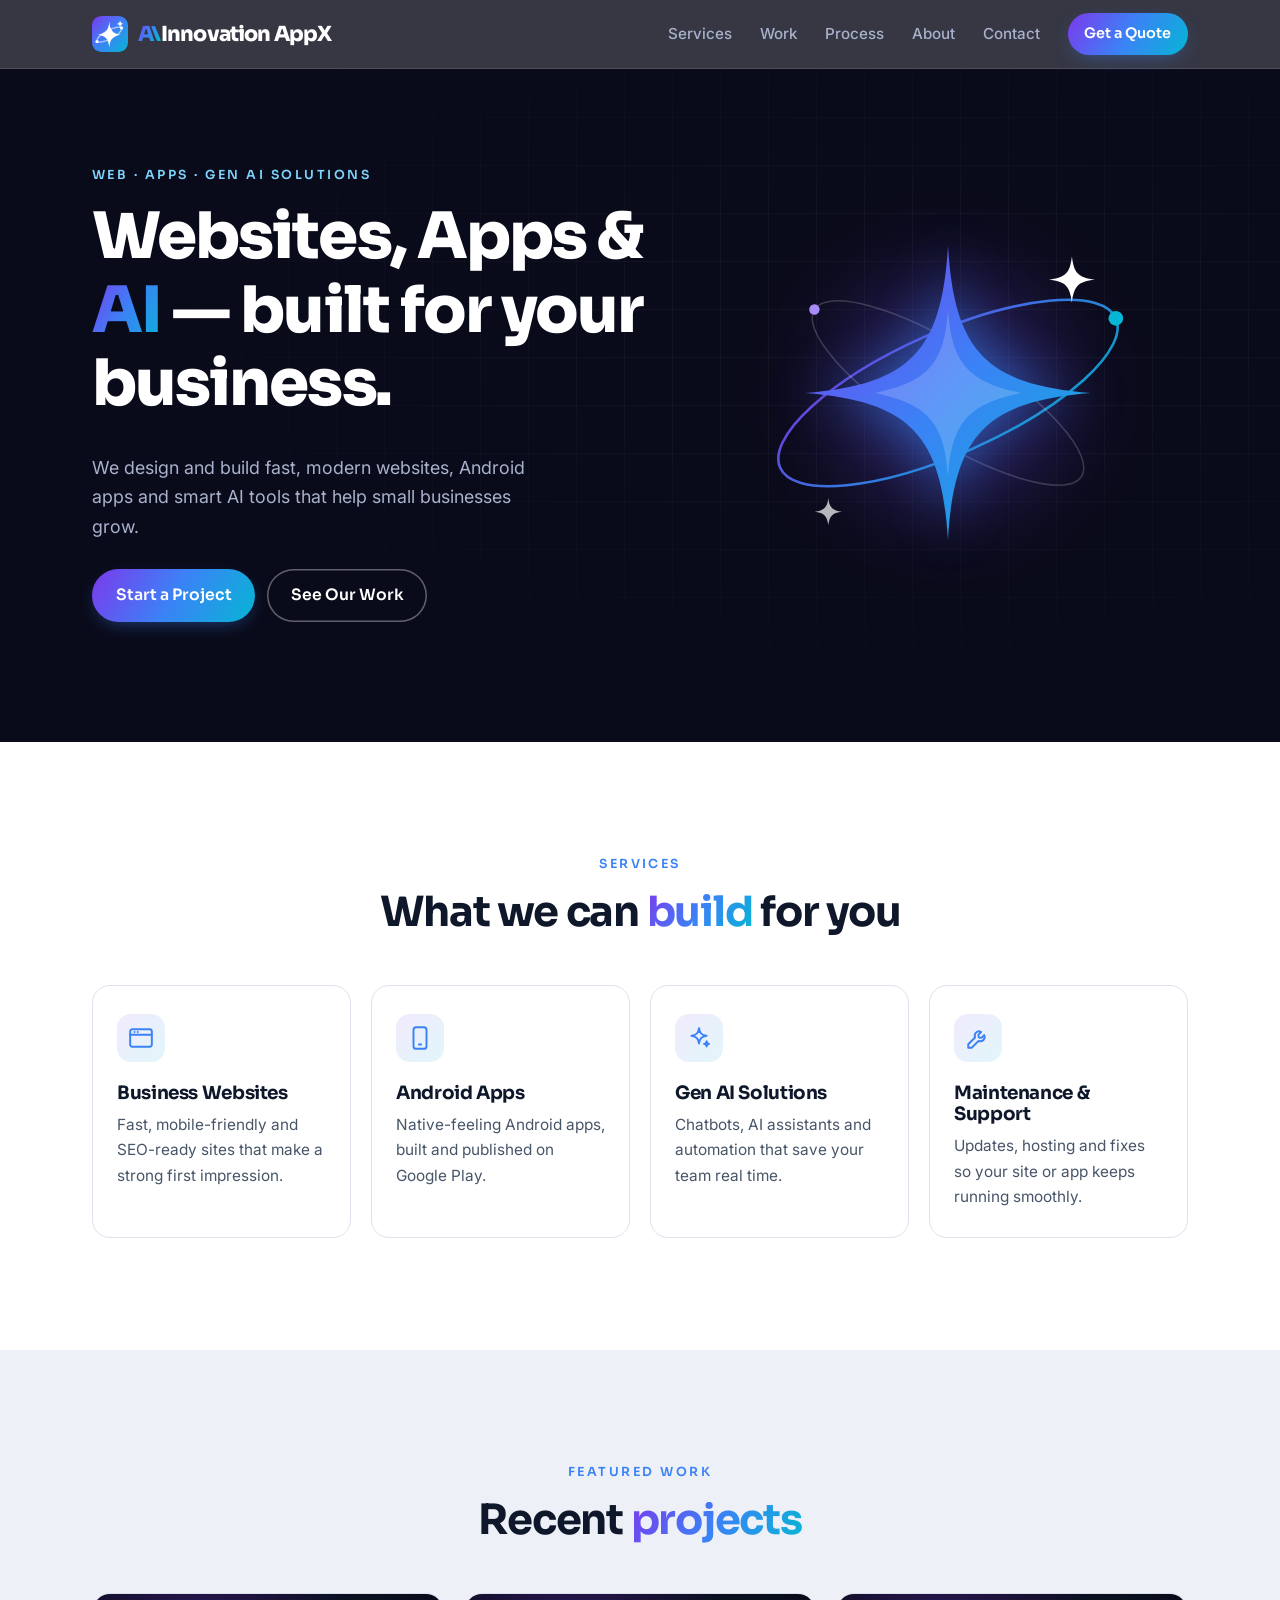
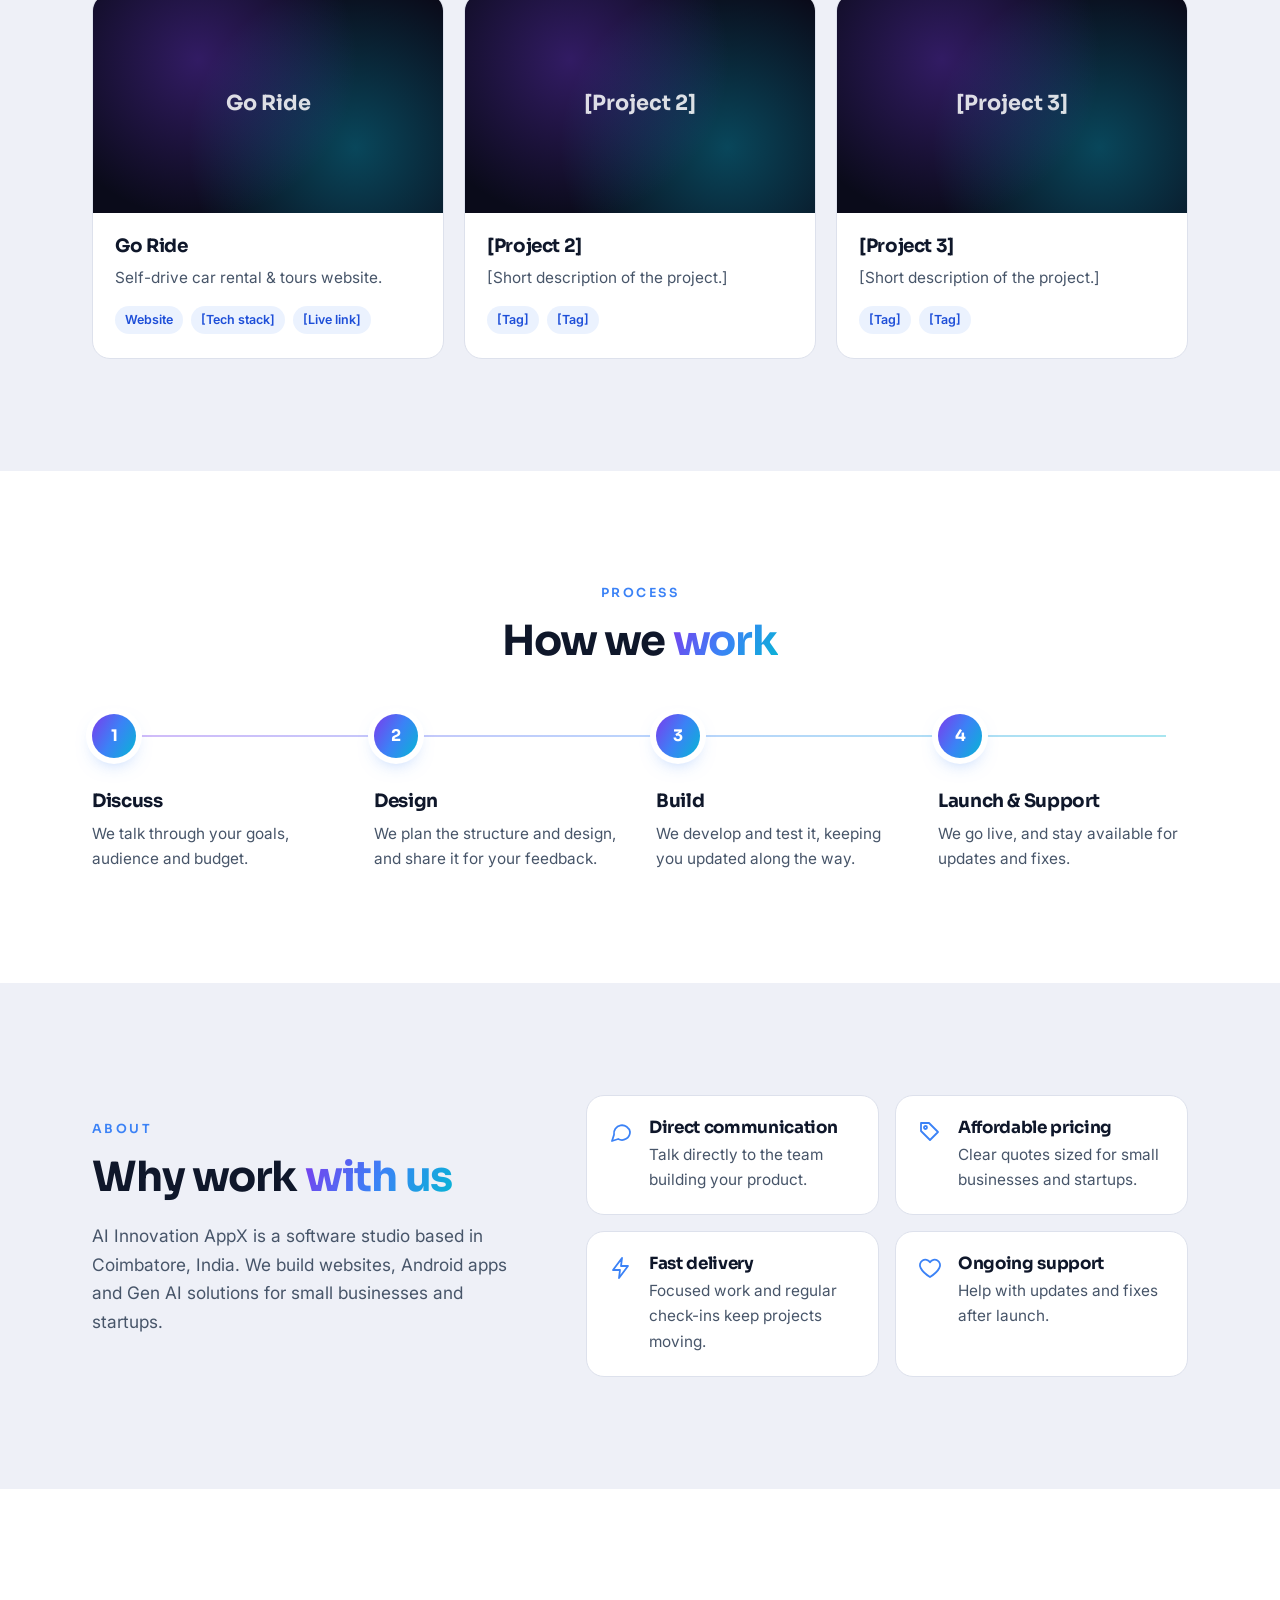
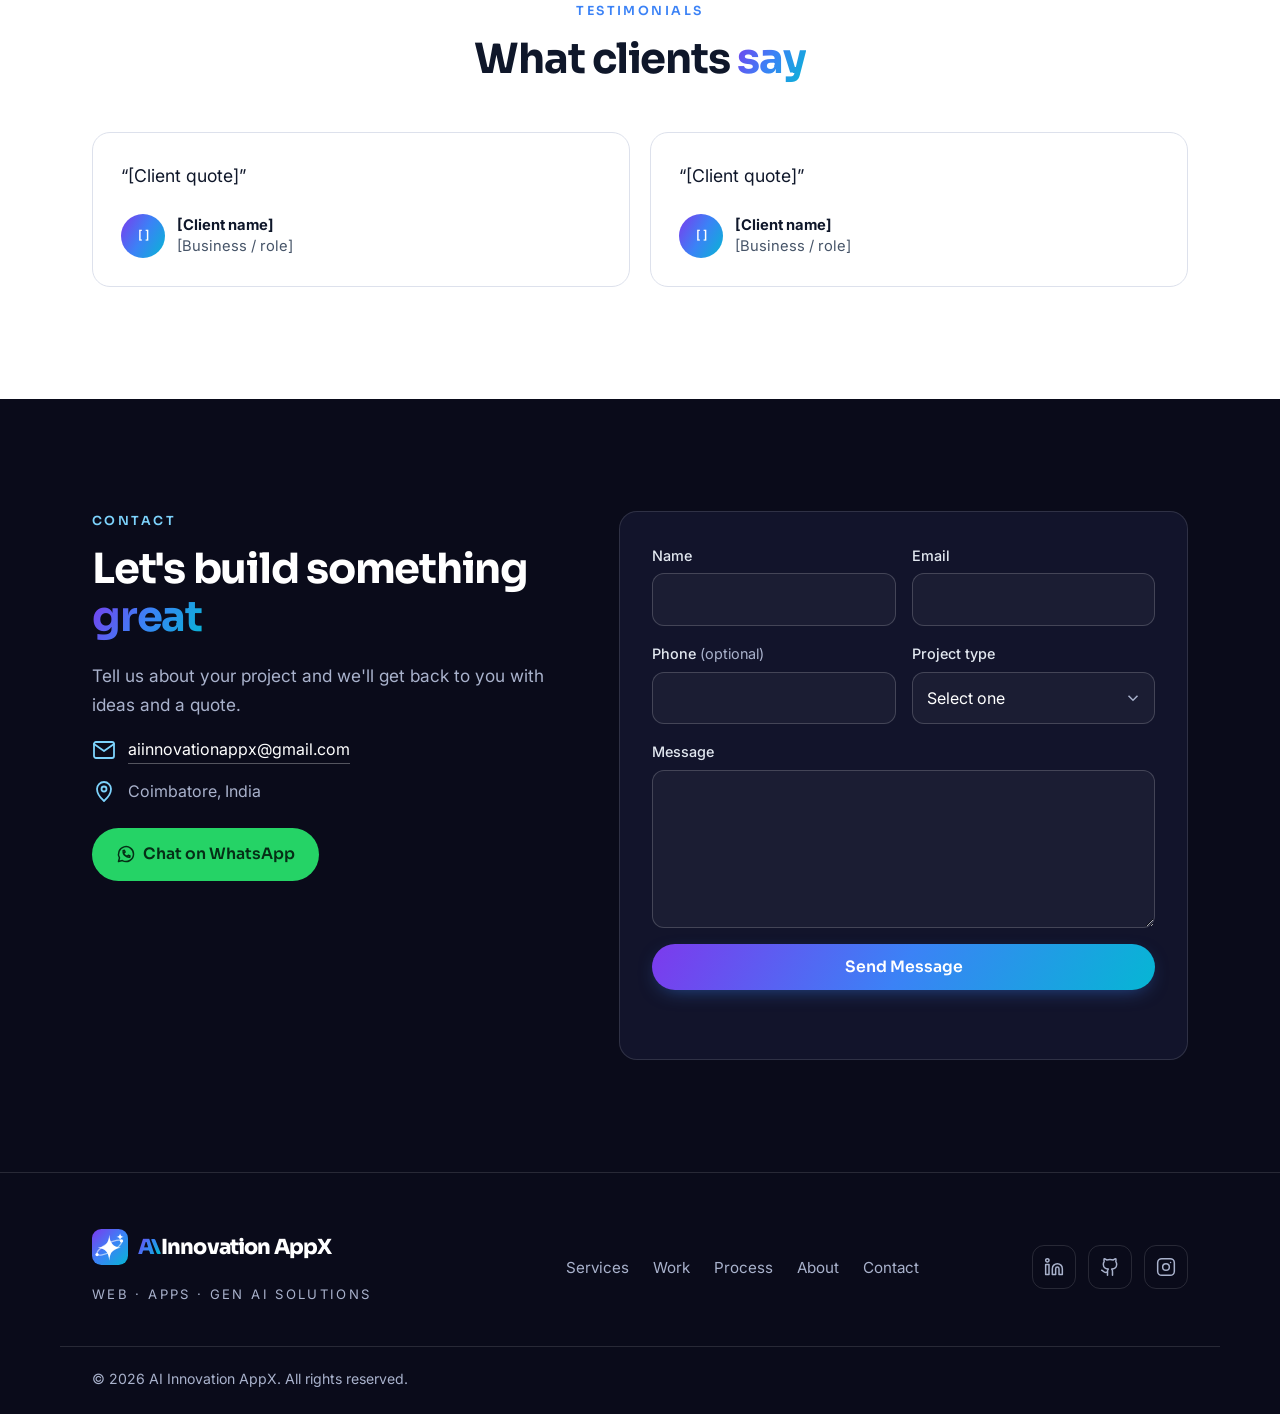
==== AIInnovationAppX/index.html @ 4dcff353 "Add AI Innovation AppX site under /AIInnovationAppX Static landing page (HTML, CSS, JS) served by Gi" ====
<!doctype html>
<html lang="en">
<head>
  <meta charset="utf-8">
  <meta name="viewport" content="width=device-width, initial-scale=1">

  <!-- ===== SEO ===== -->
  <title>AI Innovation AppX — Websites, Android Apps &amp; Gen AI Solutions</title>
  <meta name="description" content="AI Innovation AppX is a software studio in Coimbatore, India, building fast websites, Android apps and Gen AI tools for small businesses and startups.">
  <meta name="theme-color" content="#0A0B1A">
  <link rel="icon" href="favicon.svg" type="image/svg+xml">
  <!-- Live address on GitHub Pages; change if you add a custom domain -->
  <link rel="canonical" href="https://arunkumar06072002.github.io/AIInnovationAppX/">

  <!-- ===== Open Graph (link previews on WhatsApp, LinkedIn, etc.) ===== -->
  <meta property="og:type" content="website">
  <meta property="og:title" content="AI Innovation AppX — Websites, Apps &amp; AI">
  <meta property="og:description" content="Fast, modern websites, Android apps and smart AI tools that help small businesses grow.">
  <meta property="og:url" content="https://arunkumar06072002.github.io/AIInnovationAppX/">
  <!-- Add a 1200×630 image named og-image.png next to this file, then uncomment the line below -->
  <!-- <meta property="og:image" content="https://arunkumar06072002.github.io/AIInnovationAppX/og-image.png"> -->
  <meta name="twitter:card" content="summary_large_image">

  <!-- ===== Fonts ===== -->
  <link rel="preconnect" href="https://fonts.googleapis.com">
  <link rel="preconnect" href="https://fonts.gstatic.com" crossorigin>
  <link href="https://fonts.googleapis.com/css2?family=Inter:wght@400;500;600&family=Sora:wght@600;700;800&display=swap" rel="stylesheet">

  <link rel="stylesheet" href="styles.css">
  <!-- Marks JS as available so scroll animations only hide content when they can reveal it -->
  <script>document.documentElement.classList.add('js')</script>
  <script src="script.js" defer></script>
</head>
<body>

  <!-- =====================================================================
       Reusable SVG pieces (gradient + logo mark). Referenced with <use>.
       ===================================================================== -->
  <svg width="0" height="0" style="position:absolute" aria-hidden="true" focusable="false">
    <defs>
      <linearGradient id="brand-grad" x1="0" y1="0" x2="1" y2="1">
        <stop offset="0" stop-color="#7C3AED"/>
        <stop offset=".5" stop-color="#3B82F6"/>
        <stop offset="1" stop-color="#06B6D4"/>
      </linearGradient>
      <!-- Logo mark: rounded square, sparkle, orbit ring, two dots -->
      <symbol id="logo-mark" viewBox="0 0 100 100">
        <rect width="100" height="100" rx="26" fill="url(#brand-grad)"/>
        <ellipse cx="48" cy="52" rx="38" ry="12" fill="none" stroke="#fff" stroke-opacity=".6" stroke-width="3.5" transform="rotate(-28 48 52)"/>
        <path d="M48 16C50 40 58 49 80 52C58 55 50 64 48 88C46 64 38 55 16 52C38 49 46 40 48 16Z" fill="#fff"/>
        <path d="M78 12C79 19 81 21 88 22C81 23 79 25 78 32C77 25 75 23 68 22C75 21 77 19 78 12Z" fill="#fff"/>
        <circle cx="82" cy="33" r="4.5" fill="#fff"/>
        <circle cx="14" cy="71" r="4.5" fill="#fff"/>
      </symbol>
    </defs>
  </svg>

  <a class="skip-link" href="#main">Skip to content</a>

  <!-- ============================ 1. NAVBAR ============================ -->
  <header class="nav" id="top">
    <div class="container nav__inner">
      <a class="logo" href="#top" aria-label="AI Innovation AppX — home">
        <svg class="logo__mark" aria-hidden="true"><use href="#logo-mark"/></svg>
        <!-- Wordmark: the "I" in AI is a slanted gradient bar, like "\" -->
        <span class="wordmark" aria-hidden="true"><span class="wordmark__ai">A<span class="wordmark__bar"></span></span> Innovation AppX</span>
      </a>

      <button class="nav__toggle" aria-expanded="false" aria-controls="nav-menu" aria-label="Open menu">
        <span></span><span></span><span></span>
      </button>

      <nav class="nav__menu" id="nav-menu" aria-label="Main">
        <ul>
          <li><a href="#services">Services</a></li>
          <li><a href="#work">Work</a></li>
          <li><a href="#process">Process</a></li>
          <li><a href="#about">About</a></li>
          <li><a href="#contact">Contact</a></li>
        </ul>
        <a class="btn btn--grad btn--sm" href="#contact">Get a Quote</a>
      </nav>
    </div>
  </header>

  <main id="main">

    <!-- ============================ 2. HERO ============================ -->
    <section class="hero dark" aria-labelledby="hero-title">
      <div class="container hero__inner">
        <div class="hero__copy reveal">
          <p class="eyebrow">Web · Apps · Gen AI Solutions</p>
          <h1 id="hero-title">Websites, Apps &amp; <span class="grad-text">AI</span> — built for your business.</h1>
          <p class="hero__sub">We design and build fast, modern websites, Android apps and smart AI tools that help small businesses grow.</p>
          <div class="hero__ctas">
            <a class="btn btn--grad" href="#contact">Start a Project</a>
            <a class="btn btn--outline" href="#work">See Our Work</a>
          </div>
        </div>

        <!-- Abstract sparkle + orbit visual (pure SVG, decorative) -->
        <div class="hero__visual reveal" aria-hidden="true">
          <div class="hero__glow"></div>
          <svg class="hero__svg" viewBox="0 0 400 400">
            <g class="orbit orbit--a">
              <ellipse cx="200" cy="200" rx="175" ry="58" fill="none" stroke="url(#brand-grad)" stroke-width="2.5" opacity=".9"/>
              <circle cx="375" cy="200" r="7" fill="#06B6D4"/>
            </g>
            <g class="orbit orbit--b">
              <ellipse cx="200" cy="200" rx="150" ry="44" fill="none" stroke="#fff" stroke-opacity=".18" stroke-width="1.5"/>
              <circle cx="50" cy="200" r="5" fill="#A78BFA"/>
            </g>
            <path class="hero__star" d="M200 60C206 160 236 192 336 200C236 208 206 240 200 340C194 240 164 208 64 200C164 192 194 160 200 60Z" fill="url(#brand-grad)"/>
            <path d="M200 120C203 172 220 190 270 200C220 210 203 228 200 280C197 228 180 210 130 200C180 190 197 172 200 120Z" fill="#fff" opacity=".18"/>
            <path class="twinkle" d="M318 70C320 86 324 90 340 92C324 94 320 98 318 114C316 98 312 94 296 92C312 90 316 86 318 70Z" fill="#fff"/>
            <path class="twinkle twinkle--late" d="M86 300C87 309 90 312 99 313C90 314 87 317 86 326C85 317 82 314 73 313C82 312 85 309 86 300Z" fill="#fff" opacity=".7"/>
          </svg>
        </div>
      </div>
    </section>

    <!-- ============================ 3. SERVICES ============================ -->
    <section class="section" id="services" aria-labelledby="services-title">
      <div class="container">
        <header class="section__head reveal">
          <p class="eyebrow">Services</p>
          <h2 id="services-title">What we can <span class="grad-text">build</span> for you</h2>
        </header>

        <div class="grid grid--4">
          <article class="card reveal">
            <svg class="icon" viewBox="0 0 24 24" aria-hidden="true"><rect x="2" y="4" width="20" height="16" rx="2"/><path d="M2 9h20M6 6.5h.01M9 6.5h.01"/></svg>
            <h3>Business Websites</h3>
            <p>Fast, mobile-friendly and SEO-ready sites that make a strong first impression.</p>
          </article>
          <article class="card reveal">
            <svg class="icon" viewBox="0 0 24 24" aria-hidden="true"><rect x="6" y="2" width="12" height="20" rx="2.5"/><path d="M11 18h2"/></svg>
            <h3>Android Apps</h3>
            <p>Native-feeling Android apps, built and published on Google Play.</p>
          </article>
          <article class="card reveal">
            <svg class="icon" viewBox="0 0 24 24" aria-hidden="true"><path d="M12 3c.6 4.6 2.4 6.4 7 7-4.6.6-6.4 2.4-7 7-.6-4.6-2.4-6.4-7-7 4.6-.6 6.4-2.4 7-7Z"/><path d="M19 15c.2 1.6.8 2.2 2.4 2.4-1.6.2-2.2.8-2.4 2.4-.2-1.6-.8-2.2-2.4-2.4 1.6-.2 2.2-.8 2.4-2.4Z"/></svg>
            <h3>Gen AI Solutions</h3>
            <p>Chatbots, AI assistants and automation that save your team real time.</p>
          </article>
          <article class="card reveal">
            <svg class="icon" viewBox="0 0 24 24" aria-hidden="true"><path d="M14.7 6.3a4 4 0 0 0-5.4 5.2L3 17.8V21h3.2l6.3-6.3a4 4 0 0 0 5.2-5.4l-2.6 2.6-2.4-.4-.4-2.4 2.6-2.6Z"/></svg>
            <h3>Maintenance &amp; Support</h3>
            <p>Updates, hosting and fixes so your site or app keeps running smoothly.</p>
          </article>
        </div>
      </div>
    </section>

    <!-- ============================ 4. FEATURED WORK ============================ -->
    <section class="section section--tint" id="work" aria-labelledby="work-title">
      <div class="container">
        <header class="section__head reveal">
          <p class="eyebrow">Featured Work</p>
          <h2 id="work-title">Recent <span class="grad-text">projects</span></h2>
        </header>

        <div class="grid grid--3">
          <!-- To add a screenshot: replace the .project__media div with
               <img src="images/go-ride.webp" alt="Go Ride website home page" loading="lazy" width="800" height="500"> -->
          <article class="project reveal">
            <div class="project__media" role="img" aria-label="Go Ride project image placeholder"><span>Go Ride</span></div>
            <div class="project__body">
              <h3>Go Ride</h3>
              <p>Self-drive car rental &amp; tours website.</p>
              <ul class="tags"><li>Website</li><li>[Tech stack]</li><li>[Live link]</li></ul>
            </div>
          </article>
          <article class="project reveal">
            <div class="project__media" role="img" aria-label="Project 2 image placeholder"><span>[Project 2]</span></div>
            <div class="project__body">
              <h3>[Project 2]</h3>
              <p>[Short description of the project.]</p>
              <ul class="tags"><li>[Tag]</li><li>[Tag]</li></ul>
            </div>
          </article>
          <article class="project reveal">
            <div class="project__media" role="img" aria-label="Project 3 image placeholder"><span>[Project 3]</span></div>
            <div class="project__body">
              <h3>[Project 3]</h3>
              <p>[Short description of the project.]</p>
              <ul class="tags"><li>[Tag]</li><li>[Tag]</li></ul>
            </div>
          </article>
        </div>
      </div>
    </section>

    <!-- ============================ 5. HOW WE WORK ============================ -->
    <section class="section" id="process" aria-labelledby="process-title">
      <div class="container">
        <header class="section__head reveal">
          <p class="eyebrow">Process</p>
          <h2 id="process-title">How we <span class="grad-text">work</span></h2>
        </header>

        <ol class="timeline">
          <li class="step reveal">
            <span class="step__num">1</span>
            <h3>Discuss</h3>
            <p>We talk through your goals, audience and budget.</p>
          </li>
          <li class="step reveal">
            <span class="step__num">2</span>
            <h3>Design</h3>
            <p>We plan the structure and design, and share it for your feedback.</p>
          </li>
          <li class="step reveal">
            <span class="step__num">3</span>
            <h3>Build</h3>
            <p>We develop and test it, keeping you updated along the way.</p>
          </li>
          <li class="step reveal">
            <span class="step__num">4</span>
            <h3>Launch &amp; Support</h3>
            <p>We go live, and stay available for updates and fixes.</p>
          </li>
        </ol>
      </div>
    </section>

    <!-- ============================ 6. WHY WORK WITH ME ============================ -->
    <section class="section section--tint" id="about" aria-labelledby="about-title">
      <div class="container about">
        <header class="section__head section__head--left reveal">
          <p class="eyebrow">About</p>
          <h2 id="about-title">Why work <span class="grad-text">with us</span></h2>
          <p class="lead">AI Innovation AppX is a software studio based in Coimbatore, India. We build websites, Android apps and Gen AI solutions for small businesses and startups.</p>
        </header>

        <ul class="why">
          <li class="why__item reveal">
            <svg class="icon" viewBox="0 0 24 24" aria-hidden="true"><path d="M21 12a8 8 0 0 1-11.8 7L3 21l2-6.2A8 8 0 1 1 21 12Z"/></svg>
            <div><h3>Direct communication</h3><p>Talk directly to the team building your product.</p></div>
          </li>
          <li class="why__item reveal">
            <svg class="icon" viewBox="0 0 24 24" aria-hidden="true"><path d="M20 12 12 20 3 11V3h8l9 9Z"/><circle cx="7.5" cy="7.5" r="1.5"/></svg>
            <div><h3>Affordable pricing</h3><p>Clear quotes sized for small businesses and startups.</p></div>
          </li>
          <li class="why__item reveal">
            <svg class="icon" viewBox="0 0 24 24" aria-hidden="true"><path d="M13 2 4 14h7l-1 8 9-12h-7l1-8Z"/></svg>
            <div><h3>Fast delivery</h3><p>Focused work and regular check-ins keep projects moving.</p></div>
          </li>
          <li class="why__item reveal">
            <svg class="icon" viewBox="0 0 24 24" aria-hidden="true"><path d="M12 21s-7-4.4-9.3-9A5.3 5.3 0 0 1 12 6.3 5.3 5.3 0 0 1 21.3 12C19 16.6 12 21 12 21Z"/></svg>
            <div><h3>Ongoing support</h3><p>Help with updates and fixes after launch.</p></div>
          </li>
        </ul>
      </div>
    </section>

    <!-- ============================ 7. TESTIMONIALS ============================ -->
    <section class="section" id="testimonials" aria-labelledby="testimonials-title">
      <div class="container">
        <header class="section__head reveal">
          <p class="eyebrow">Testimonials</p>
          <h2 id="testimonials-title">What clients <span class="grad-text">say</span></h2>
        </header>

        <!-- Replace the bracketed text with real client feedback -->
        <div class="grid grid--2">
          <figure class="quote reveal">
            <blockquote><p>“[Client quote]”</p></blockquote>
            <figcaption><span class="avatar" aria-hidden="true">[ ]</span><span><strong>[Client name]</strong><br>[Business / role]</span></figcaption>
          </figure>
          <figure class="quote reveal">
            <blockquote><p>“[Client quote]”</p></blockquote>
            <figcaption><span class="avatar" aria-hidden="true">[ ]</span><span><strong>[Client name]</strong><br>[Business / role]</span></figcaption>
          </figure>
        </div>
      </div>
    </section>

    <!-- ============================ 8. CONTACT ============================ -->
    <section class="section dark" id="contact" aria-labelledby="contact-title">
      <div class="container contact">
        <div class="contact__info reveal">
          <p class="eyebrow">Contact</p>
          <h2 id="contact-title">Let's build something <span class="grad-text">great</span></h2>
          <p class="lead">Tell us about your project and we'll get back to you with ideas and a quote.</p>

          <ul class="contact__list">
            <li>
              <svg class="icon" viewBox="0 0 24 24" aria-hidden="true"><rect x="2" y="4" width="20" height="16" rx="2"/><path d="m2 6 10 7 10-7"/></svg>
              <a href="mailto:aiinnovationappx@gmail.com">aiinnovationappx@gmail.com</a>
            </li>
            <li>
              <svg class="icon" viewBox="0 0 24 24" aria-hidden="true"><path d="M12 22s7-6.1 7-12a7 7 0 0 0-14 0c0 5.9 7 12 7 12Z"/><circle cx="12" cy="10" r="2.5"/></svg>
              <span>Coimbatore, India</span>
            </li>
          </ul>

          <!-- WhatsApp: use your number in international format without + or spaces, e.g. 919876543210 -->
          <a class="btn btn--whatsapp" href="https://wa.me/918220034903" target="_blank" rel="noopener">
            <svg viewBox="0 0 24 24" aria-hidden="true"><path d="M21 12a9 9 0 0 1-13.4 7.9L3 21l1.2-4.4A9 9 0 1 1 21 12Z"/><path d="M8.5 9.5c.3 2.5 2.5 4.8 5 5.2l1.3-1.3 2 1-.4 1.5c-4.1.4-8.3-3.8-7.9-7.9l1.5-.4 1 2-1.3 1.3"/></svg>
            Chat on WhatsApp
          </a>
        </div>

        <!--
          CONTACT FORM ENDPOINT
          ---------------------
          Formspree: create a form at https://formspree.io, then replace
          [your-form-id] below with your form ID (e.g. https://formspree.io/f/abcdwxyz).
          Using EmailJS or your own backend instead? Change the action URL here,
          or edit the submit handler in script.js.
        -->
        <form class="form reveal" action="https://formspree.io/f/[your-form-id]" method="POST" novalidate>
          <div class="form__row">
            <div class="field">
              <label for="name">Name</label>
              <input id="name" name="name" type="text" autocomplete="name" required>
            </div>
            <div class="field">
              <label for="email">Email</label>
              <input id="email" name="email" type="email" autocomplete="email" required>
            </div>
          </div>
          <div class="form__row">
            <div class="field">
              <label for="phone">Phone <span class="opt">(optional)</span></label>
              <input id="phone" name="phone" type="tel" autocomplete="tel">
            </div>
            <div class="field">
              <label for="type">Project type</label>
              <select id="type" name="project_type" required>
                <option value="" disabled selected>Select one</option>
                <option>Website</option>
                <option>Android App</option>
                <option>AI Solution</option>
                <option>Other</option>
              </select>
            </div>
          </div>
          <div class="field">
            <label for="message">Message</label>
            <textarea id="message" name="message" rows="5" required></textarea>
          </div>
          <!-- Honeypot field: hidden from people, catches simple spam bots -->
          <input type="text" name="_gotcha" class="hp" tabindex="-1" autocomplete="off" aria-hidden="true">
          <button class="btn btn--grad btn--block" type="submit">Send Message</button>
          <p class="form__status" role="status" aria-live="polite"></p>
        </form>
      </div>
    </section>
  </main>

  <!-- ============================ 9. FOOTER ============================ -->
  <footer class="footer dark">
    <div class="container footer__inner">
      <div class="footer__brand">
        <a class="logo" href="#top" aria-label="AI Innovation AppX — back to top">
          <svg class="logo__mark" aria-hidden="true"><use href="#logo-mark"/></svg>
          <span class="wordmark" aria-hidden="true"><span class="wordmark__ai">A<span class="wordmark__bar"></span></span> Innovation AppX</span>
        </a>
        <p class="footer__tag">Web · Apps · Gen AI Solutions</p>
      </div>

      <nav aria-label="Footer">
        <ul class="footer__links">
          <li><a href="#services">Services</a></li>
          <li><a href="#work">Work</a></li>
          <li><a href="#process">Process</a></li>
          <li><a href="#about">About</a></li>
          <li><a href="#contact">Contact</a></li>
        </ul>
      </nav>

      <!-- Replace the [bracketed] links with your profile URLs -->
      <ul class="social">
        <li><a href="[your LinkedIn URL]" aria-label="LinkedIn" target="_blank" rel="noopener">
          <svg viewBox="0 0 24 24" aria-hidden="true"><path d="M16 8a6 6 0 0 1 6 6v7h-4v-7a2 2 0 0 0-4 0v7h-4v-7a6 6 0 0 1 6-6Z"/><rect x="2" y="9" width="4" height="12"/><circle cx="4" cy="4" r="2"/></svg>
        </a></li>
        <li><a href="https://github.com/Arunkumar06072002" aria-label="GitHub" target="_blank" rel="noopener">
          <svg viewBox="0 0 24 24" aria-hidden="true"><path d="M15 22v-4a4.8 4.8 0 0 0-1-3.5c3 0 6-2 6-5.5.1-1.3-.3-2.5-1-3.5.3-1.2.3-2.4 0-3.5 0 0-1 0-3 1.5a13.4 13.4 0 0 0-8 0C6 2 5 2 5 2c-.3 1.2-.3 2.4 0 3.5A5.4 5.4 0 0 0 4 9c0 3.5 3 5.5 6 5.5-.4.5-.7 1-.8 1.7-.2.6-.2 1.2-.2 1.8v4"/><path d="M9 18c-4.5 2-5-2-7-2"/></svg>
        </a></li>
        <li><a href="[your Instagram URL]" aria-label="Instagram" target="_blank" rel="noopener">
          <svg viewBox="0 0 24 24" aria-hidden="true"><rect x="2" y="2" width="20" height="20" rx="5"/><circle cx="12" cy="12" r="4"/><path d="M17.5 6.5h.01"/></svg>
        </a></li>
      </ul>
    </div>
    <div class="container footer__bottom">
      <p>© 2026 AI Innovation AppX. All rights reserved.</p>
    </div>
  </footer>

</body>
</html>
---- AIInnovationAppX/styles.css ----
/* =====================================================================
   AI Innovation AppX — styles
   Mobile-first. Edit the tokens below to change colours, fonts, spacing.
   ===================================================================== */

:root {
  /* Brand colours */
  --violet: #7C3AED;
  --blue:   #3B82F6;
  --cyan:   #06B6D4;
  --grad: linear-gradient(120deg, var(--violet) 0%, var(--blue) 50%, var(--cyan) 100%);

  /* Surfaces & text */
  --navy:      #0A0B1A;   /* dark sections */
  --navy-2:    #12142B;   /* cards on dark */
  --white:     #FFFFFF;
  --tint:      #EEF0F7;   /* light alternate sections */
  --text:      #0F172A;
  --muted:     #475569;   /* body text on light (7.5:1 on white) */
  --muted-dk:  #A9B2CC;   /* body text on dark (9:1 on navy) */
  --line:      #DDE1EC;
  --line-dk:   rgba(255,255,255,.12);

  /* Type */
  --font-head: "Sora", system-ui, sans-serif;
  --font-body: "Inter", system-ui, -apple-system, "Segoe UI", sans-serif;

  /* Layout */
  --radius: 18px;
  --radius-sm: 12px;
  --container: 1160px;
  --nav-h: 68px;
  --ease: cubic-bezier(.2,.7,.2,1);
}

/* ---------- Base ---------- */
*, *::before, *::after { box-sizing: border-box; }
html { scroll-behavior: smooth; scroll-padding-top: var(--nav-h); -webkit-text-size-adjust: 100%; }
body {
  margin: 0;
  font-family: var(--font-body);
  font-size: 1rem;
  line-height: 1.65;
  color: var(--text);
  background: var(--white);
  -webkit-font-smoothing: antialiased;
}
img, svg { display: block; max-width: 100%; }
a { color: inherit; }
h1, h2, h3 {
  font-family: var(--font-head);
  line-height: 1.15;
  letter-spacing: -0.03em;
  margin: 0 0 .5em;
}
h1 { font-size: clamp(2.3rem, 6vw, 4rem); font-weight: 800; }
h2 { font-size: clamp(1.8rem, 4vw, 2.6rem); font-weight: 700; }
h3 { font-size: 1.15rem; font-weight: 700; letter-spacing: -0.02em; }
p { margin: 0 0 1em; }
ul, ol { margin: 0; padding: 0; list-style: none; }

.container { width: 100%; max-width: var(--container); margin: 0 auto; padding: 0 16px; }
@media (min-width: 768px) { .container { padding: 0 32px; } }

.skip-link {
  position: absolute; left: 16px; top: -60px; z-index: 100;
  background: var(--white); color: var(--text); padding: 10px 16px; border-radius: 8px;
}
.skip-link:focus { top: 12px; }

:focus-visible { outline: 3px solid var(--cyan); outline-offset: 3px; border-radius: 6px; }

/* Gradient text for key words */
.grad-text {
  background: var(--grad);
  -webkit-background-clip: text;
  background-clip: text;
  color: transparent;
}

.eyebrow {
  font-family: var(--font-head);
  font-size: .78rem;
  font-weight: 600;
  letter-spacing: .2em;
  text-transform: uppercase;
  color: var(--blue);
  margin-bottom: .9rem;
}
.dark .eyebrow { color: #7DD3FC; }
.lead { font-size: 1.08rem; color: var(--muted); max-width: 46ch; }

/* Dark sections */
.dark { background: var(--navy); color: var(--white); }
.dark .lead, .dark p { color: var(--muted-dk); }
.dark h1, .dark h2, .dark h3 { color: var(--white); }

/* ---------- Buttons ---------- */
.btn {
  display: inline-flex; align-items: center; justify-content: center; gap: .5em;
  font-family: var(--font-head); font-weight: 600; font-size: .98rem;
  padding: .85em 1.5em; border-radius: 999px;
  text-decoration: none; border: 0; cursor: pointer;
  transition: transform .25s var(--ease), box-shadow .25s var(--ease), background-color .25s;
}
.btn--sm { padding: .6em 1.15em; font-size: .9rem; }
.btn--block { width: 100%; }
.btn--grad { background: var(--grad); color: #fff; box-shadow: 0 6px 20px -8px rgba(59,130,246,.6); }
.btn--grad:hover { transform: translateY(-2px); box-shadow: 0 10px 30px -6px rgba(124,58,237,.55), 0 0 0 4px rgba(59,130,246,.15); }
.btn--outline { color: #fff; box-shadow: inset 0 0 0 1.5px rgba(255,255,255,.35); }
.btn--outline:hover { box-shadow: inset 0 0 0 1.5px #fff, 0 0 24px -6px rgba(6,182,212,.6); transform: translateY(-2px); }
.btn--whatsapp { background: #25D366; color: #052E16; margin-top: 1.5rem; }
.btn--whatsapp:hover { transform: translateY(-2px); box-shadow: 0 10px 28px -8px rgba(37,211,102,.6); }
.btn--whatsapp svg { width: 20px; height: 20px; fill: none; stroke: currentColor; stroke-width: 1.8; stroke-linecap: round; stroke-linejoin: round; }

/* ---------- Logo ---------- */
.logo { display: inline-flex; align-items: center; gap: .6rem; text-decoration: none; }
.logo__mark { width: 36px; height: 36px; flex: none; }
.wordmark {
  font-family: var(--font-head); font-weight: 800; font-size: 1.3rem;
  letter-spacing: -0.04em; white-space: nowrap; color: var(--text);
}
.dark .wordmark { color: #fff; }
@media (max-width: 359px) { .wordmark { font-size: 1.15rem; } } /* keeps the full name beside the menu button on small phones */
.wordmark__ai { color: var(--violet); background: var(--grad); -webkit-background-clip: text; background-clip: text; color: transparent; }
/* The "I" in "AI", drawn as a slanted bar leaning like "\" */
.wordmark__bar {
  display: inline-block; width: .17em; height: .72em; margin-left: .07em;
  background: linear-gradient(180deg, var(--blue), var(--cyan));
  transform: skewX(22deg); border-radius: 1px; vertical-align: -0.02em;
}

/* ---------- 1. Navbar ---------- */
.nav {
  position: sticky; top: 0; z-index: 50;
  background: rgba(10,11,26,.82);
  backdrop-filter: saturate(160%) blur(14px);
  -webkit-backdrop-filter: saturate(160%) blur(14px);
  border-bottom: 1px solid var(--line-dk);
}
.nav .wordmark { color: #fff; }
.nav__inner { height: var(--nav-h); display: flex; align-items: center; justify-content: space-between; }

.nav__toggle {
  width: 44px; height: 44px; display: grid; place-content: center; gap: 5px;
  background: none; border: 0; cursor: pointer; border-radius: 10px;
}
.nav__toggle span { width: 22px; height: 2px; background: #fff; border-radius: 2px; transition: transform .3s var(--ease), opacity .2s; }
.nav__toggle[aria-expanded="true"] span:nth-child(1) { transform: translateY(7px) rotate(45deg); }
.nav__toggle[aria-expanded="true"] span:nth-child(2) { opacity: 0; }
.nav__toggle[aria-expanded="true"] span:nth-child(3) { transform: translateY(-7px) rotate(-45deg); }

/* Mobile menu: dropdown panel */
.nav__menu {
  position: absolute; left: 0; right: 0; top: var(--nav-h);
  background: var(--navy); border-bottom: 1px solid var(--line-dk);
  padding: 8px 16px 20px;
  display: none;
}
.nav__menu.is-open { display: block; }
.nav__menu a:not(.btn) {
  display: block; padding: 12px 4px; color: var(--muted-dk); text-decoration: none; font-weight: 500;
  border-bottom: 1px solid var(--line-dk);
}
.nav__menu a:not(.btn):hover { color: #fff; }
.nav__menu .btn { margin-top: 16px; width: 100%; }

@media (min-width: 900px) {
  .nav__toggle { display: none; }
  .nav__menu {
    position: static; display: flex; align-items: center; gap: 28px;
    background: none; border: 0; padding: 0;
  }
  .nav__menu ul { display: flex; gap: 28px; }
  .nav__menu a:not(.btn) { padding: 6px 0; border: 0; font-size: .95rem; }
  .nav__menu .btn { margin: 0; width: auto; }
}

/* ---------- 2. Hero ---------- */
.hero { position: relative; overflow: hidden; padding: 64px 0 80px; }
.hero::before { /* faint grid texture */
  content: ""; position: absolute; inset: 0; pointer-events: none;
  background-image:
    linear-gradient(rgba(255,255,255,.035) 1px, transparent 1px),
    linear-gradient(90deg, rgba(255,255,255,.035) 1px, transparent 1px);
  background-size: 48px 48px;
  mask-image: radial-gradient(ellipse at 70% 40%, #000 20%, transparent 70%);
  -webkit-mask-image: radial-gradient(ellipse at 70% 40%, #000 20%, transparent 70%);
}
.hero__inner { position: relative; display: grid; gap: 48px; align-items: center; }
.hero__sub { font-size: 1.12rem; max-width: 40ch; }
.hero__ctas { display: flex; flex-wrap: wrap; gap: 12px; margin-top: 28px; }

.hero__visual { position: relative; max-width: 420px; width: 100%; margin: 0 auto; aspect-ratio: 1; }
.hero__glow {
  position: absolute; inset: 15%;
  background: radial-gradient(circle, rgba(59,130,246,.55), rgba(124,58,237,.25) 45%, transparent 70%);
  filter: blur(40px);
}
.hero__svg { position: relative; width: 100%; height: 100%; overflow: visible; }
.hero__star { filter: drop-shadow(0 0 24px rgba(59,130,246,.55)); }
.orbit { transform-origin: 200px 200px; }
.orbit--a { transform: rotate(-24deg); animation: orbit-a 18s linear infinite; }
.orbit--b { transform: rotate(32deg); animation: orbit-b 26s linear infinite reverse; }
@keyframes orbit-a { to { transform: rotate(336deg); } }
@keyframes orbit-b { from { transform: rotate(32deg); } to { transform: rotate(392deg); } }
.twinkle { transform-box: fill-box; transform-origin: center; animation: twinkle 3.2s ease-in-out infinite; }
.twinkle--late { animation-delay: 1.4s; }
@keyframes twinkle { 50% { transform: scale(.55); opacity: .4; } }

@media (min-width: 900px) {
  .hero { padding: 96px 0 120px; }
  .hero__inner { grid-template-columns: 1.15fr 1fr; gap: 64px; }
}

/* ---------- Sections ---------- */
.section { padding: 80px 0; }
.section--tint { background: var(--tint); }
.section__head { text-align: center; max-width: 640px; margin: 0 auto 48px; }
.section__head--left { text-align: left; margin: 0 0 32px; }
@media (min-width: 900px) { .section { padding: 112px 0; } }

.grid { display: grid; gap: 20px; }
@media (min-width: 640px) { .grid--2, .grid--3, .grid--4 { grid-template-columns: repeat(2, 1fr); } }
@media (min-width: 1024px) {
  .grid--3 { grid-template-columns: repeat(3, 1fr); }
  .grid--4 { grid-template-columns: repeat(4, 1fr); }
}

/* Line icons */
.icon {
  width: 24px; height: 24px; flex: none;
  fill: none; stroke: var(--blue); stroke-width: 1.8; stroke-linecap: round; stroke-linejoin: round;
}

/* Glow-border card: gradient border appears on hover */
.card, .project, .quote, .why__item {
  position: relative; background: var(--white);
  border: 1px solid var(--line); border-radius: var(--radius);
  transition: transform .3s var(--ease), box-shadow .3s var(--ease), border-color .3s;
}
.card::after, .project::after, .quote::after {
  content: ""; position: absolute; inset: -1px; border-radius: inherit; padding: 1.5px;
  background: var(--grad);
  -webkit-mask: linear-gradient(#000 0 0) content-box, linear-gradient(#000 0 0);
  -webkit-mask-composite: xor; mask-composite: exclude;
  opacity: 0; transition: opacity .3s; pointer-events: none;
}
.card:hover, .project:hover, .quote:hover {
  transform: translateY(-4px);
  box-shadow: 0 18px 40px -18px rgba(59,130,246,.45);
}
.card:hover::after, .project:hover::after, .quote:hover::after { opacity: 1; }

/* ---------- 3. Services ---------- */
.card { padding: 28px 24px; }
.card .icon {
  width: 48px; height: 48px; padding: 11px; margin-bottom: 20px;
  border-radius: 14px; background: linear-gradient(135deg, rgba(124,58,237,.1), rgba(6,182,212,.12));
}
.card p { color: var(--muted); margin: 0; font-size: .96rem; }

/* ---------- 4. Featured work ---------- */
.project { overflow: hidden; display: flex; flex-direction: column; }
.project__media, .project img { aspect-ratio: 16 / 10; width: 100%; object-fit: cover; }
.project__media {
  display: grid; place-items: center;
  background:
    radial-gradient(circle at 30% 30%, rgba(124,58,237,.35), transparent 55%),
    radial-gradient(circle at 75% 70%, rgba(6,182,212,.35), transparent 55%),
    var(--navy);
}
.project__media span { font-family: var(--font-head); font-weight: 700; font-size: 1.3rem; color: #fff; opacity: .85; }
.project__body { padding: 22px 22px 24px; }
.project__body p { color: var(--muted); font-size: .96rem; }
.tags { display: flex; flex-wrap: wrap; gap: 8px; }
.tags li {
  font-size: .78rem; font-weight: 600; color: #1D4ED8;
  background: rgba(59,130,246,.1); padding: 4px 10px; border-radius: 999px;
}

/* ---------- 5. Process timeline ---------- */
.timeline { position: relative; display: grid; gap: 28px; counter-reset: step; }
.timeline::before { /* vertical line on mobile */
  content: ""; position: absolute; left: 21px; top: 22px; bottom: 22px; width: 2px;
  background: linear-gradient(180deg, var(--violet), var(--blue), var(--cyan));
  opacity: .35;
}
.step { position: relative; padding-left: 64px; }
.step__num {
  position: absolute; left: 0; top: 0;
  width: 44px; height: 44px; display: grid; place-items: center;
  border-radius: 50%; background: var(--grad); color: #fff;
  font-family: var(--font-head); font-weight: 700;
  box-shadow: 0 0 0 6px var(--white), 0 8px 20px -6px rgba(59,130,246,.6);
}
.step h3 { margin-top: 8px; }
.step p { color: var(--muted); margin: 0; font-size: .96rem; }

@media (min-width: 900px) {
  .timeline { grid-template-columns: repeat(4, 1fr); gap: 32px; }
  .timeline::before { /* horizontal line on desktop */
    left: 22px; right: 22px; top: 21px; bottom: auto; width: auto; height: 2px;
    background: linear-gradient(90deg, var(--violet), var(--blue), var(--cyan));
  }
  .step { padding-left: 0; padding-top: 68px; }
}

/* ---------- 6. Why work with me ---------- */
.about { display: grid; gap: 16px; }
.why { display: grid; gap: 16px; }
.why__item { display: flex; gap: 16px; padding: 22px; }
.why__item h3 { margin-bottom: .25em; font-size: 1.05rem; }
.why__item p { color: var(--muted); margin: 0; font-size: .96rem; }
.why__item .icon { margin-top: 2px; }
.why__item:hover { border-color: rgba(59,130,246,.45); transform: translateY(-2px); }
@media (min-width: 640px) { .why { grid-template-columns: repeat(2, 1fr); } }
@media (min-width: 1024px) {
  .about { grid-template-columns: 1fr 1.4fr; gap: 64px; align-items: center; }
  .section__head--left { margin: 0; }
}

/* ---------- 7. Testimonials ---------- */
.quote { margin: 0; padding: 28px; display: flex; flex-direction: column; justify-content: space-between; gap: 24px; }
.quote blockquote { margin: 0; }
.quote blockquote p { font-size: 1.1rem; margin: 0; }
.quote figcaption { display: flex; align-items: center; gap: 12px; color: var(--muted); font-size: .92rem; line-height: 1.4; }
.quote figcaption strong { color: var(--text); }
.avatar {
  width: 44px; height: 44px; border-radius: 50%; display: grid; place-items: center; flex: none;
  background: var(--grad); color: #fff; font-size: .75rem; font-weight: 600;
}

/* ---------- 8. Contact ---------- */
.contact { display: grid; gap: 48px; }
.contact__list { display: grid; gap: 14px; margin-top: 8px; }
.contact__list li { display: flex; align-items: center; gap: 12px; color: var(--muted-dk); }
.contact__list .icon { stroke: #7DD3FC; }
.contact__list a { color: #fff; text-decoration: none; border-bottom: 1px solid rgba(255,255,255,.3); }
.contact__list a:hover { border-color: var(--cyan); }

.form {
  background: var(--navy-2); border: 1px solid var(--line-dk);
  border-radius: var(--radius); padding: 24px;
  display: grid; gap: 16px;
}
.form__row { display: grid; gap: 16px; }
.field { display: grid; gap: 6px; }
.field label { font-size: .9rem; font-weight: 500; color: #E2E8F0; }
.opt { color: var(--muted-dk); font-weight: 400; }
.field input, .field select, .field textarea {
  width: 100%; font: inherit; color: #fff;
  background: rgba(255,255,255,.04);
  border: 1px solid rgba(255,255,255,.18); border-radius: var(--radius-sm);
  padding: 12px 14px; transition: border-color .2s, box-shadow .2s;
}
.field select { appearance: none; -webkit-appearance: none;
  background-image: url("data:image/svg+xml,%3Csvg xmlns='http://www.w3.org/2000/svg' viewBox='0 0 24 24' fill='none' stroke='%23A9B2CC' stroke-width='2'%3E%3Cpath d='m6 9 6 6 6-6'/%3E%3C/svg%3E");
  background-repeat: no-repeat; background-position: right 12px center; background-size: 18px; padding-right: 40px;
}
.field select option { color: var(--text); }
.field textarea { resize: vertical; min-height: 120px; }
.field input:focus, .field select:focus, .field textarea:focus {
  outline: none; border-color: var(--blue); box-shadow: 0 0 0 4px rgba(59,130,246,.25);
}
.field [aria-invalid="true"] { border-color: #F87171; }
.hp { position: absolute; left: -9999px; }
.form__status { margin: 0; font-size: .92rem; min-height: 1.4em; }
.form__status.ok { color: #6EE7B7; }
.form__status.err { color: #FCA5A5; }

@media (min-width: 640px) { .form__row { grid-template-columns: 1fr 1fr; } .form { padding: 32px; } }
@media (min-width: 1024px) { .contact { grid-template-columns: 1fr 1.25fr; gap: 72px; align-items: start; } }

/* ---------- 9. Footer ---------- */
.footer { border-top: 1px solid var(--line-dk); padding: 56px 0 24px; }
.footer__inner { display: grid; gap: 32px; }
.footer__tag { margin: 12px 0 0; font-size: .82rem; letter-spacing: .18em; text-transform: uppercase; }
.footer__links { display: flex; flex-wrap: wrap; gap: 12px 24px; }
.footer__links a { color: var(--muted-dk); text-decoration: none; font-size: .95rem; }
.footer__links a:hover { color: #fff; }
.social { display: flex; gap: 12px; }
.social a {
  width: 44px; height: 44px; display: grid; place-items: center; border-radius: 12px;
  border: 1px solid var(--line-dk); color: var(--muted-dk);
  transition: color .2s, border-color .2s, box-shadow .2s;
}
.social a:hover { color: #fff; border-color: var(--blue); box-shadow: 0 0 20px -4px rgba(59,130,246,.6); }
.social svg { width: 20px; height: 20px; fill: none; stroke: currentColor; stroke-width: 1.8; stroke-linecap: round; stroke-linejoin: round; }
.footer__bottom { margin-top: 40px; padding-top: 20px; border-top: 1px solid var(--line-dk); }
.footer__bottom p { margin: 0; font-size: .88rem; }
@media (min-width: 900px) {
  .footer__inner { grid-template-columns: 1.4fr 2fr auto; align-items: center; }
  .footer__links { justify-content: center; }
}

/* ---------- Scroll reveal (only when JS is running) ---------- */
.js .reveal { opacity: 0; transform: translateY(24px); transition: opacity .7s var(--ease), transform .7s var(--ease); }
.js .reveal.in { opacity: 1; transform: none; }

/* ---------- Reduced motion ---------- */
@media (prefers-reduced-motion: reduce) {
  html { scroll-behavior: auto; }
  *, *::before, *::after { animation: none !important; transition: none !important; }
  .js .reveal { opacity: 1; transform: none; }
}
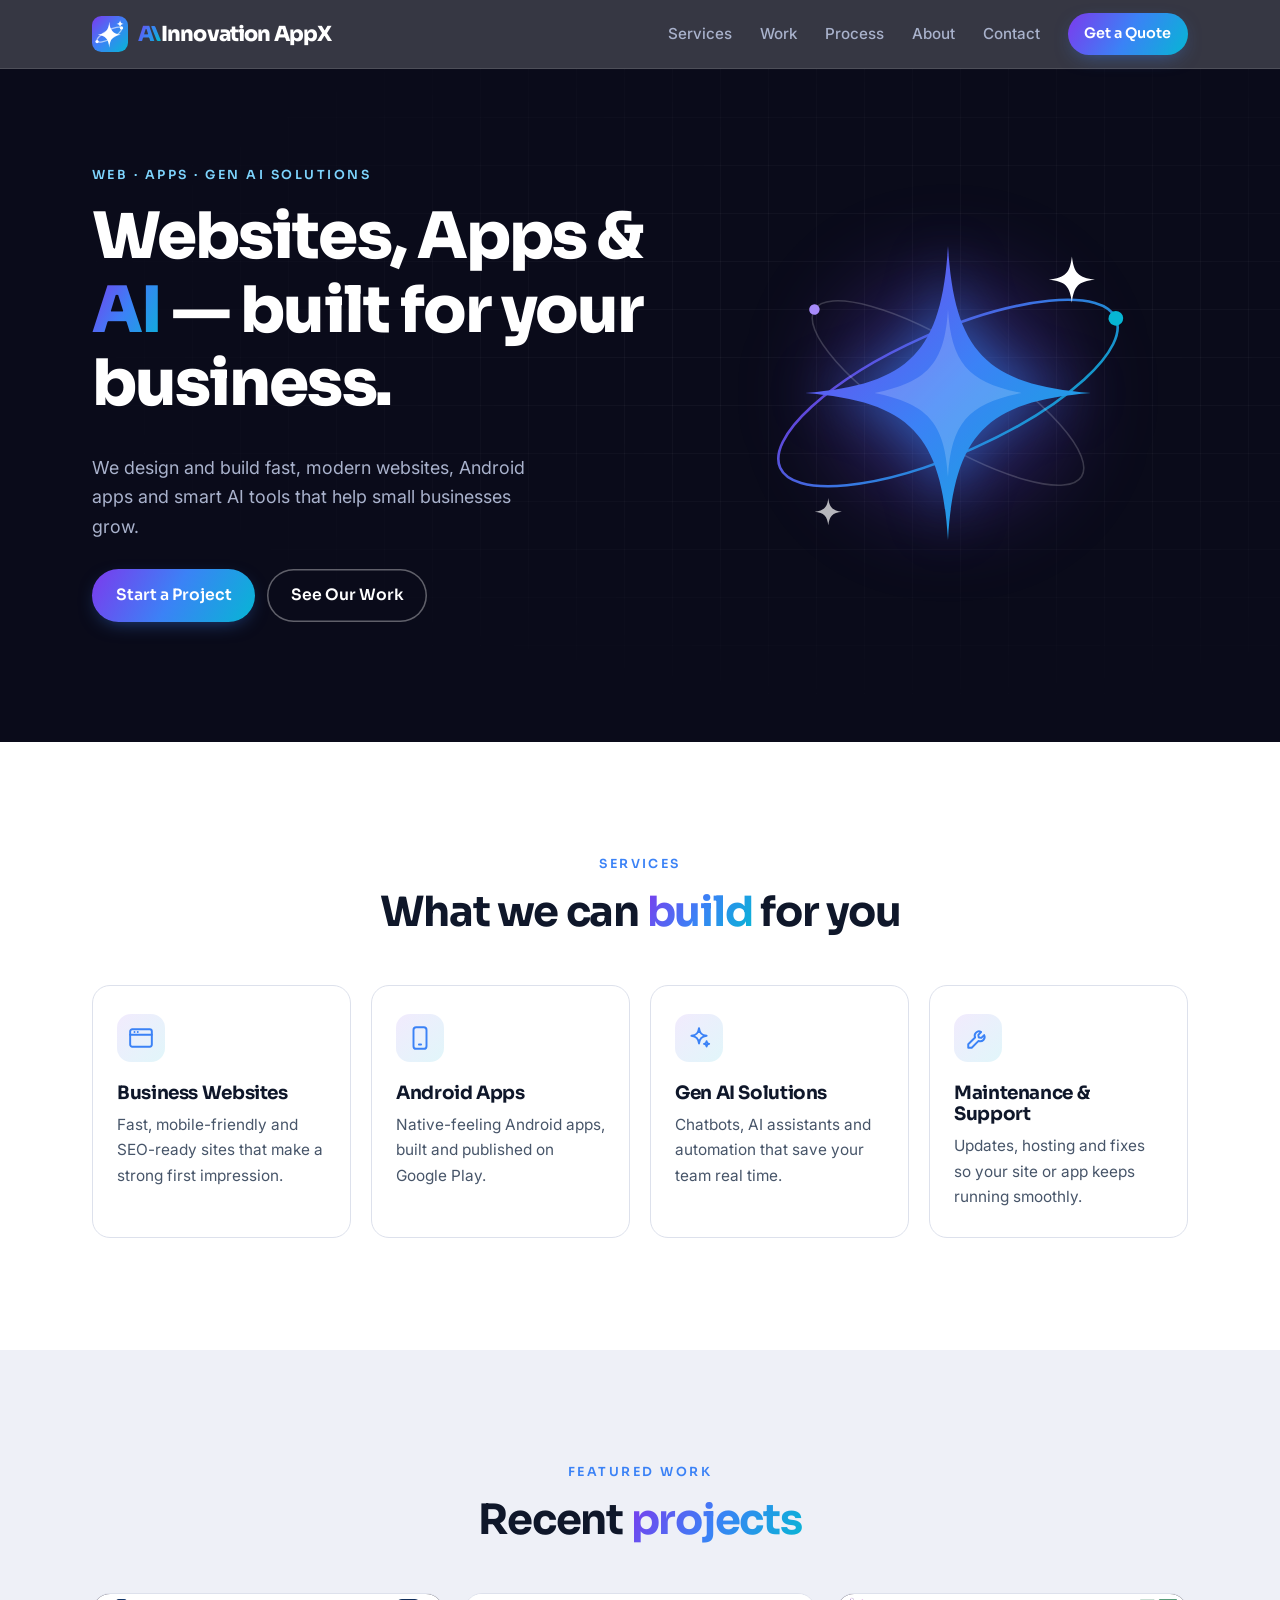
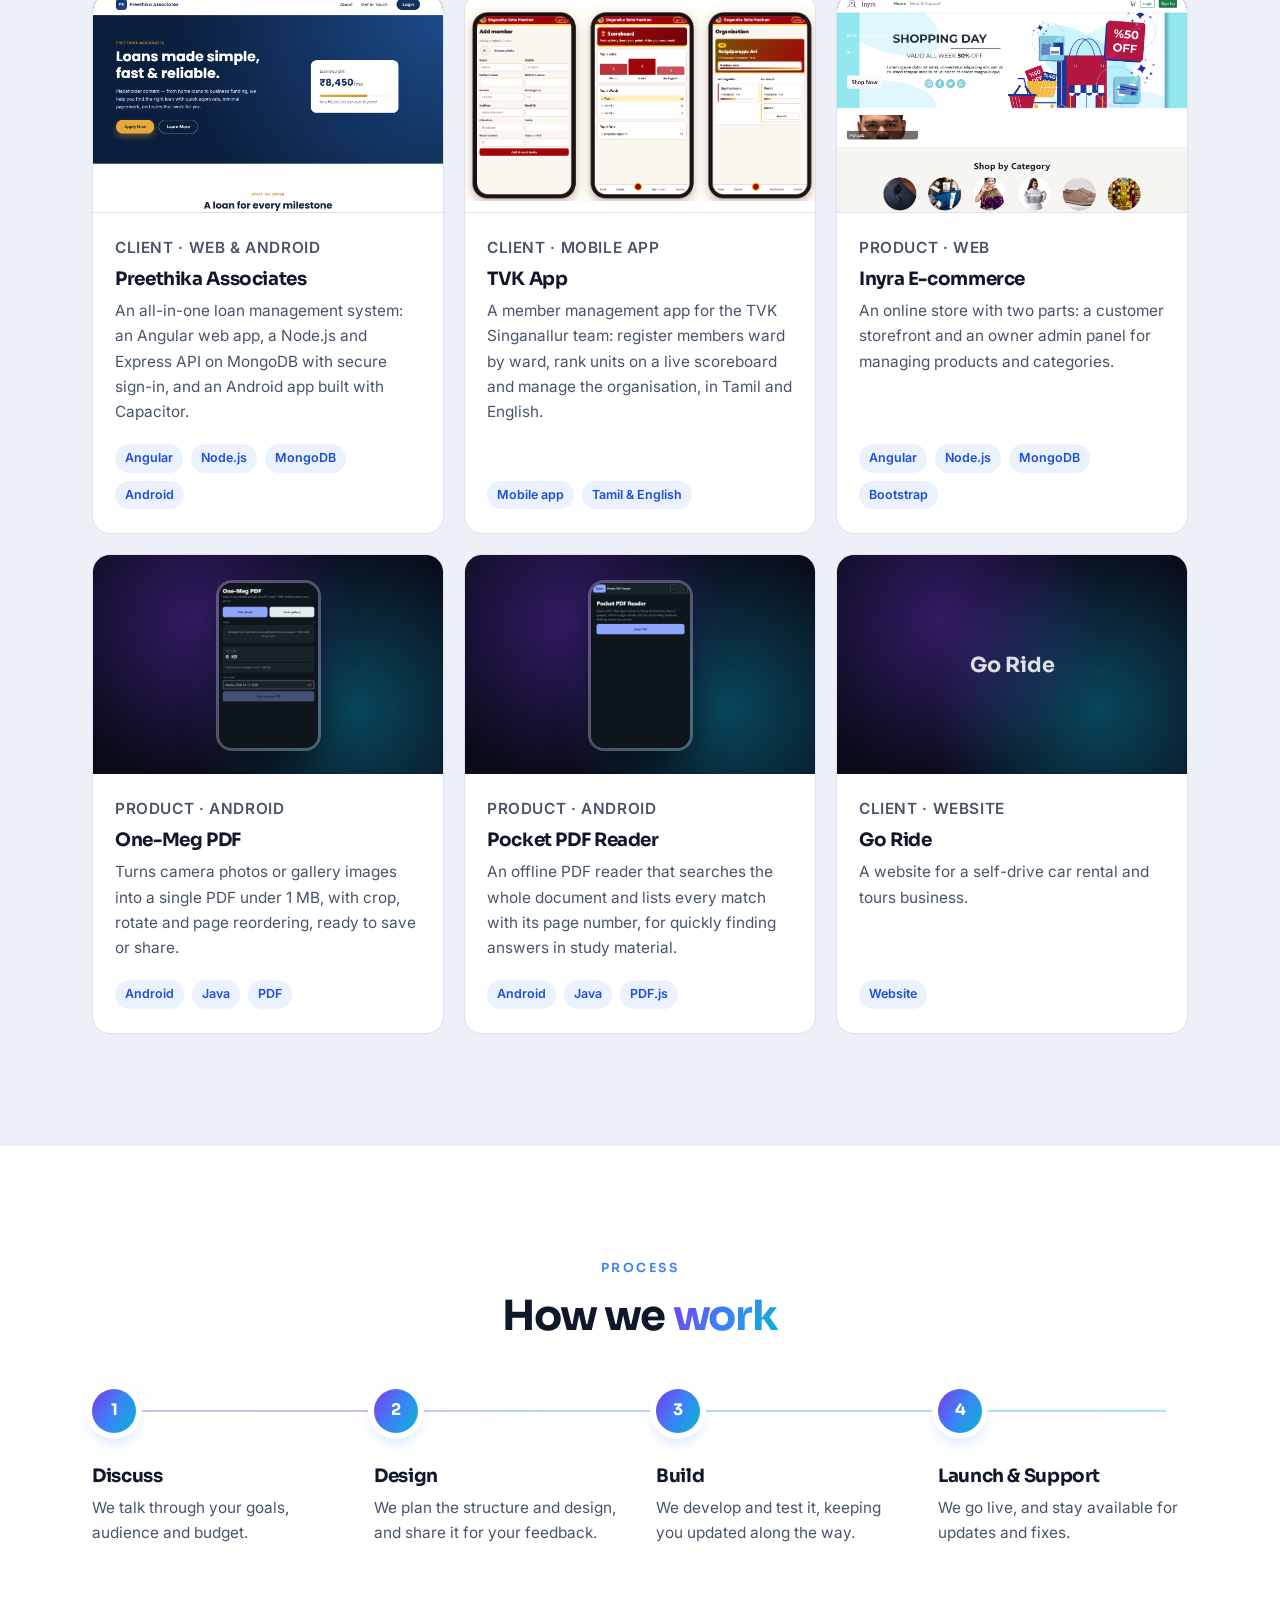
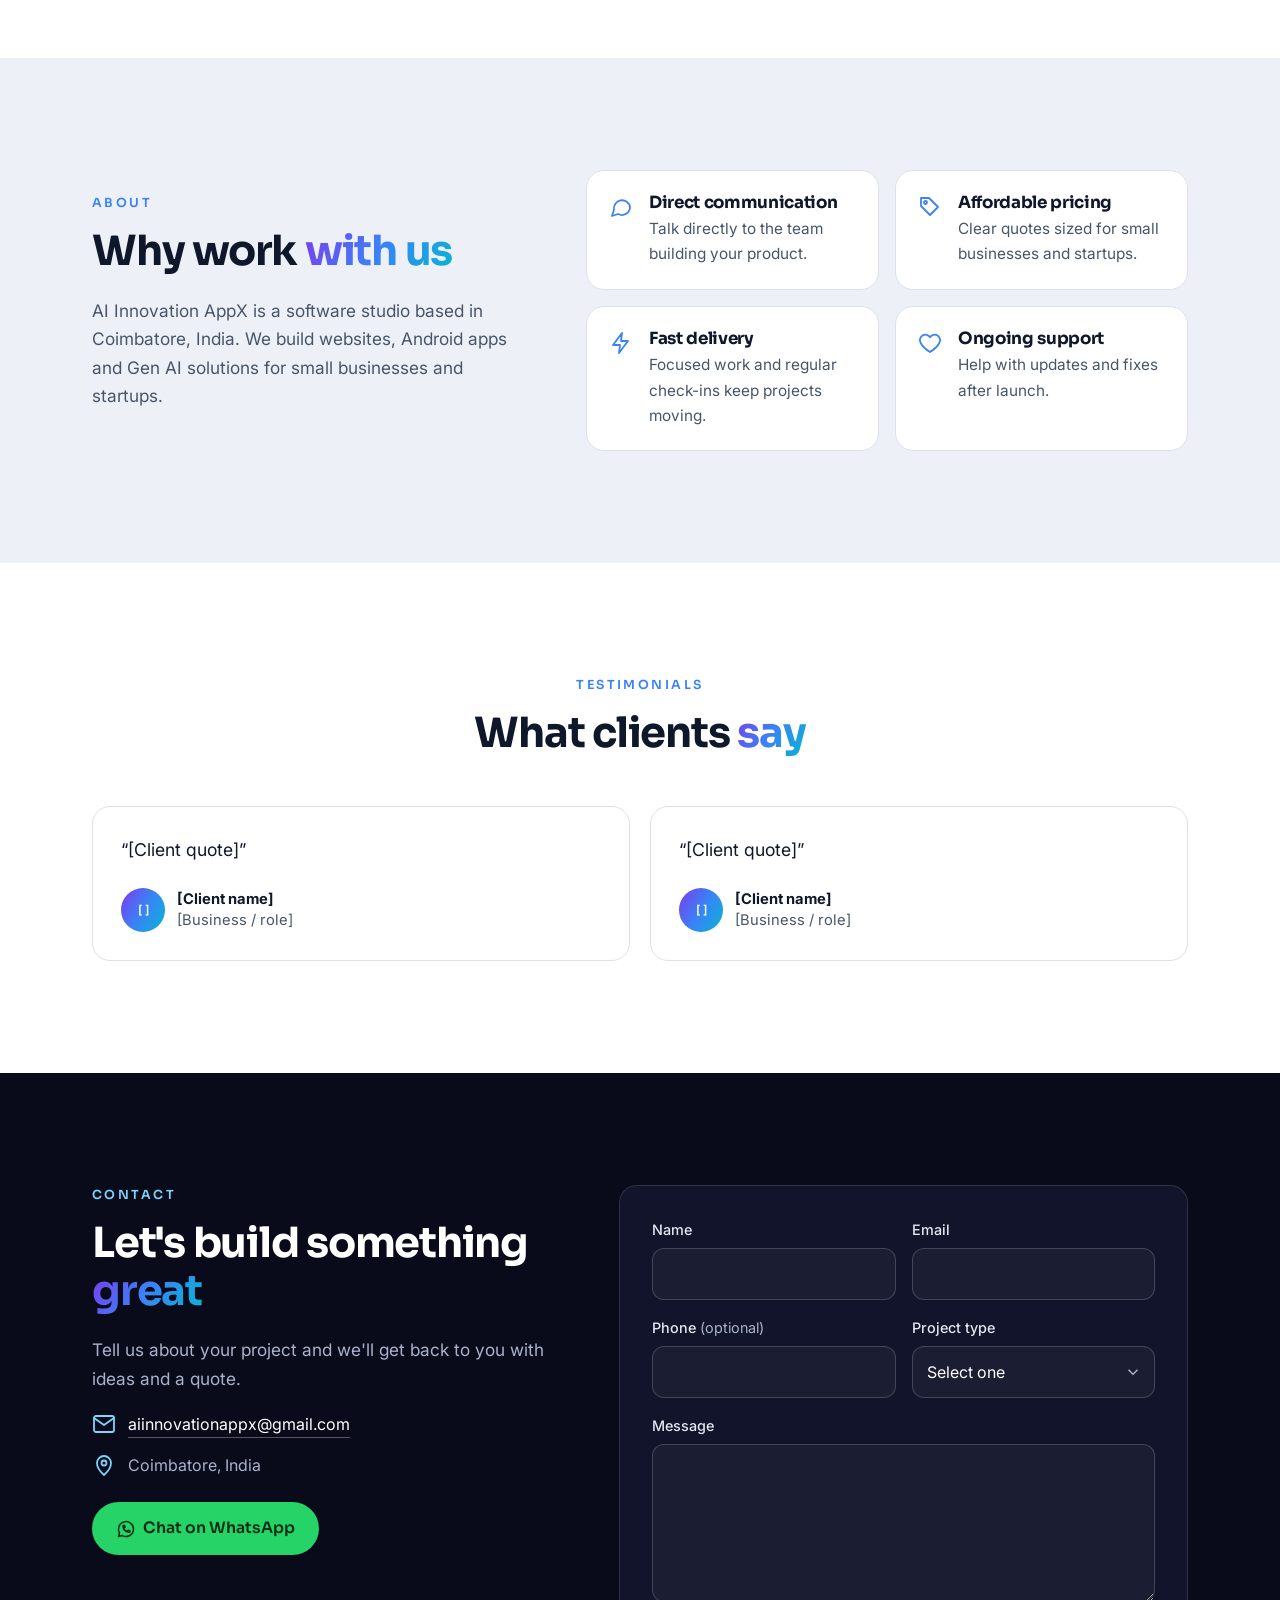
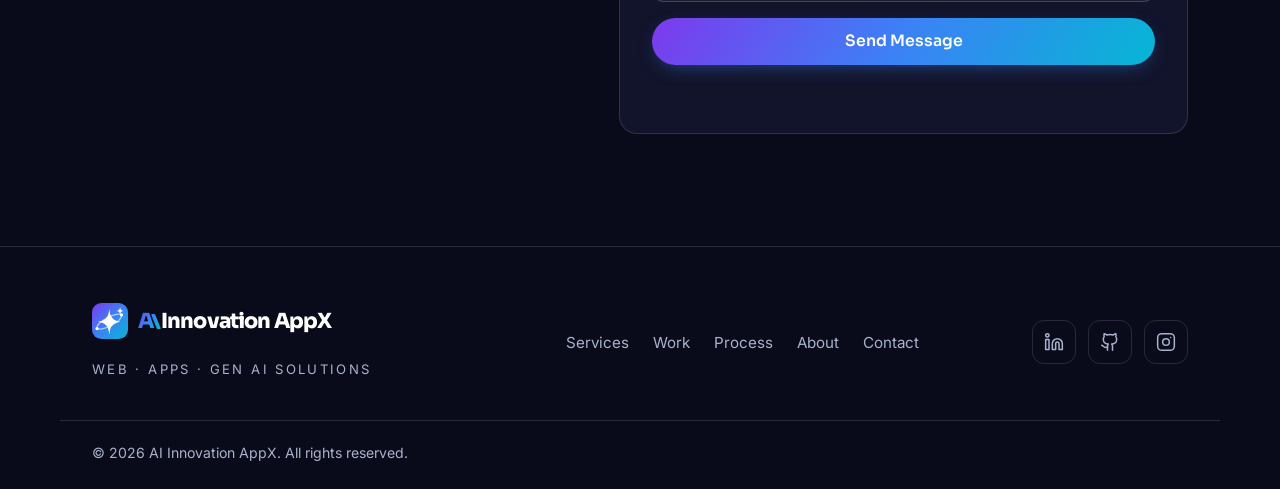
==== commit 5c536f5a: "Show real projects with screenshots in Featured Work Replace placeholder cards with Preethika Associ" ====
--- a/AIInnovationAppX/index.html
+++ b/AIInnovationAppX/index.html
@@ -160,31 +160,67 @@
           <h2 id="work-title">Recent <span class="grad-text">projects</span></h2>
         </header>
 
+        <!--
+          Each card: an image area, a small "kind" label, title, description, tech tags.
+          Image styles: project__media--shot (website screenshot, cropped from the top),
+          project__media--fit (whole image on white), project__media--phone (phone screen on a gradient).
+          Screenshots live in the images/ folder.
+        -->
         <div class="grid grid--3">
-          <!-- To add a screenshot: replace the .project__media div with
-               <img src="images/go-ride.webp" alt="Go Ride website home page" loading="lazy" width="800" height="500"> -->
-          <article class="project reveal">
-            <div class="project__media" role="img" aria-label="Go Ride project image placeholder"><span>Go Ride</span></div>
-            <div class="project__body">
+          <article class="project reveal">
+            <div class="project__media project__media--shot"><img src="images/preethika.png" alt="Preethika Associates home page with a loan EMI card" loading="lazy" width="1280" height="800"></div>
+            <div class="project__body">
+              <p class="project__kind">Client · Web &amp; Android</p>
+              <h3>Preethika Associates</h3>
+              <p>An all-in-one loan management system: an Angular web app, a Node.js and Express API on MongoDB with secure sign-in, and an Android app built with Capacitor.</p>
+              <ul class="tags"><li>Angular</li><li>Node.js</li><li>MongoDB</li><li>Android</li></ul>
+            </div>
+          </article>
+          <article class="project reveal">
+            <div class="project__media project__media--fit"><img src="images/tvk.png" alt="TVK app screens: add member form, ward scoreboard and organisation view" loading="lazy" width="819" height="457"></div>
+            <div class="project__body">
+              <p class="project__kind">Client · Mobile app</p>
+              <h3>TVK App</h3>
+              <p>A member management app for the TVK Singanallur team: register members ward by ward, rank units on a live scoreboard and manage the organisation, in Tamil and English.</p>
+              <ul class="tags"><li>Mobile app</li><li>Tamil &amp; English</li></ul>
+            </div>
+          </article>
+          <article class="project reveal">
+            <div class="project__media project__media--shot"><img src="images/inyra.png" alt="Inyra storefront home page with shopping banner and categories" loading="lazy" width="1280" height="800"></div>
+            <div class="project__body">
+              <p class="project__kind">Product · Web</p>
+              <h3>Inyra E-commerce</h3>
+              <p>An online store with two parts: a customer storefront and an owner admin panel for managing products and categories.</p>
+              <ul class="tags"><li>Angular</li><li>Node.js</li><li>MongoDB</li><li>Bootstrap</li></ul>
+            </div>
+          </article>
+          <article class="project reveal">
+            <div class="project__media project__media--phone"><img src="images/onemeg.png" alt="One-Meg PDF app screen with Take photo and From gallery buttons" loading="lazy" width="1080" height="1800"></div>
+            <div class="project__body">
+              <p class="project__kind">Product · Android</p>
+              <h3>One-Meg PDF</h3>
+              <p>Turns camera photos or gallery images into a single PDF under 1 MB, with crop, rotate and page reordering, ready to save or share.</p>
+              <ul class="tags"><li>Android</li><li>Java</li><li>PDF</li></ul>
+            </div>
+          </article>
+          <article class="project reveal">
+            <div class="project__media project__media--phone"><img src="images/reader.png" alt="Pocket PDF Reader app start screen" loading="lazy" width="1080" height="1800"></div>
+            <div class="project__body">
+              <p class="project__kind">Product · Android</p>
+              <h3>Pocket PDF Reader</h3>
+              <p>An offline PDF reader that searches the whole document and lists every match with its page number, for quickly finding answers in study material.</p>
+              <ul class="tags"><li>Android</li><li>Java</li><li>PDF.js</li></ul>
+            </div>
+          </article>
+          <!-- To add a screenshot later, replace this div with
+               <div class="project__media project__media--shot"><img src="images/go-ride.png" alt="Go Ride website home page" loading="lazy" width="1280" height="800"></div> -->
+          <article class="project reveal">
+            <div class="project__media" role="img" aria-label="Go Ride"><span>Go Ride</span></div>
+            <div class="project__body">
+              <p class="project__kind">Client · Website</p>
               <h3>Go Ride</h3>
-              <p>Self-drive car rental &amp; tours website.</p>
-              <ul class="tags"><li>Website</li><li>[Tech stack]</li><li>[Live link]</li></ul>
-            </div>
-          </article>
-          <article class="project reveal">
-            <div class="project__media" role="img" aria-label="Project 2 image placeholder"><span>[Project 2]</span></div>
-            <div class="project__body">
-              <h3>[Project 2]</h3>
-              <p>[Short description of the project.]</p>
-              <ul class="tags"><li>[Tag]</li><li>[Tag]</li></ul>
-            </div>
-          </article>
-          <article class="project reveal">
-            <div class="project__media" role="img" aria-label="Project 3 image placeholder"><span>[Project 3]</span></div>
-            <div class="project__body">
-              <h3>[Project 3]</h3>
-              <p>[Short description of the project.]</p>
-              <ul class="tags"><li>[Tag]</li><li>[Tag]</li></ul>
+              <p>A website for a self-drive car rental and tours business.</p>
+              <ul class="tags"><li>Website</li></ul>
             </div>
           </article>
         </div>
--- a/AIInnovationAppX/styles.css
+++ b/AIInnovationAppX/styles.css
@@ -271,7 +271,26 @@
     var(--navy);
 }
 .project__media span { font-family: var(--font-head); font-weight: 700; font-size: 1.3rem; color: #fff; opacity: .85; }
-.project__body { padding: 22px 22px 24px; }
+.project__media img { transition: transform .5s var(--ease); }
+.project:hover .project__media img { transform: scale(1.04); }
+/* Website screenshot, cropped from the top */
+.project__media--shot { display: block; overflow: hidden; border-bottom: 1px solid var(--line); }
+.project__media--shot img { width: 100%; height: 100%; object-fit: cover; object-position: top center; }
+/* Whole image shown on white */
+.project__media--fit { background: #fff; overflow: hidden; border-bottom: 1px solid var(--line); }
+.project__media--fit img { width: 100%; height: 100%; object-fit: contain; }
+/* Phone screenshot on the brand gradient */
+.project__media--phone { overflow: hidden; place-items: start center; padding-top: 7%; }
+.project__media--phone img {
+  width: 30%; height: auto; aspect-ratio: auto; border-radius: 16px; border: 3px solid rgba(255,255,255,.25);
+  box-shadow: 0 18px 40px -10px rgba(0,0,0,.7);
+}
+.project__body { padding: 22px 22px 24px; display: flex; flex-direction: column; flex: 1; }
+.project__body .tags { margin-top: auto; padding-top: 4px; }
+.project__kind {
+  font-size: .78rem; font-weight: 600; letter-spacing: .04em; text-transform: uppercase;
+  color: var(--muted); margin: 0 0 .5em;
+}
 .project__body p { color: var(--muted); font-size: .96rem; }
 .tags { display: flex; flex-wrap: wrap; gap: 8px; }
 .tags li {
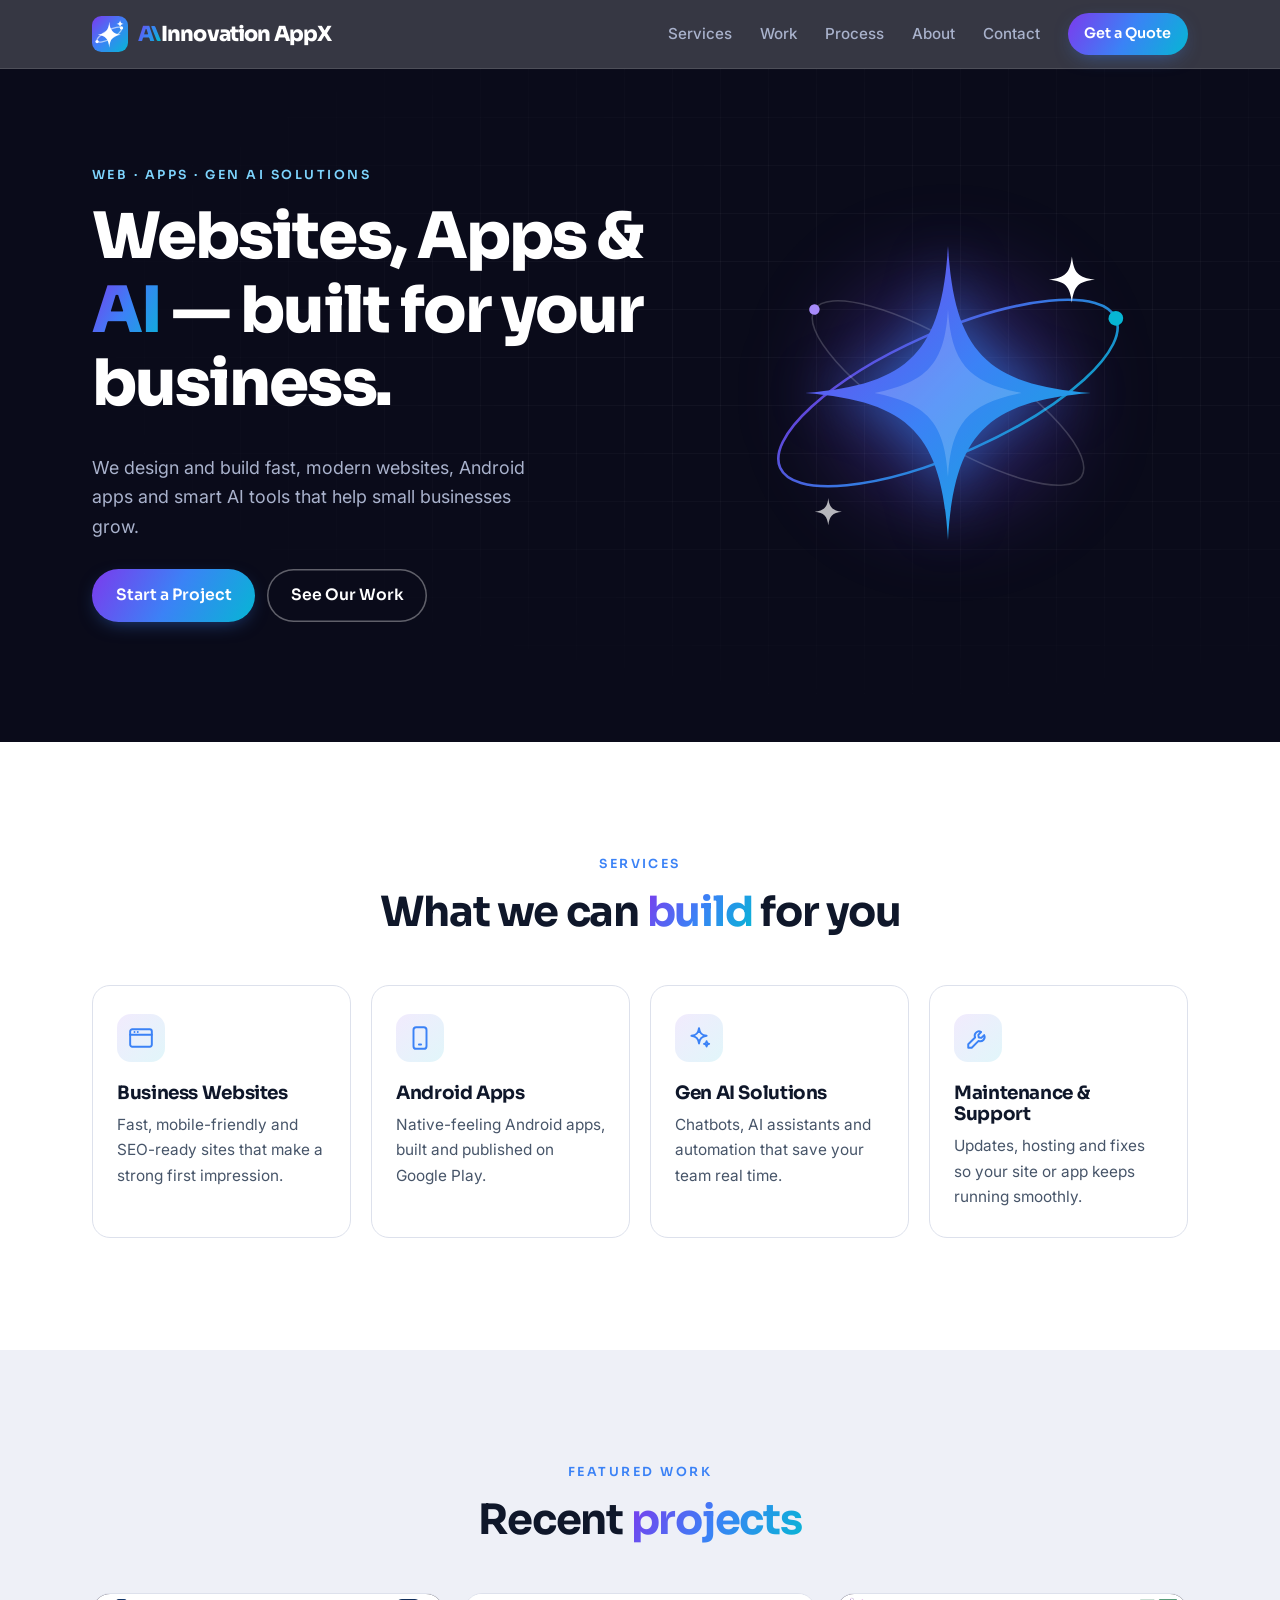
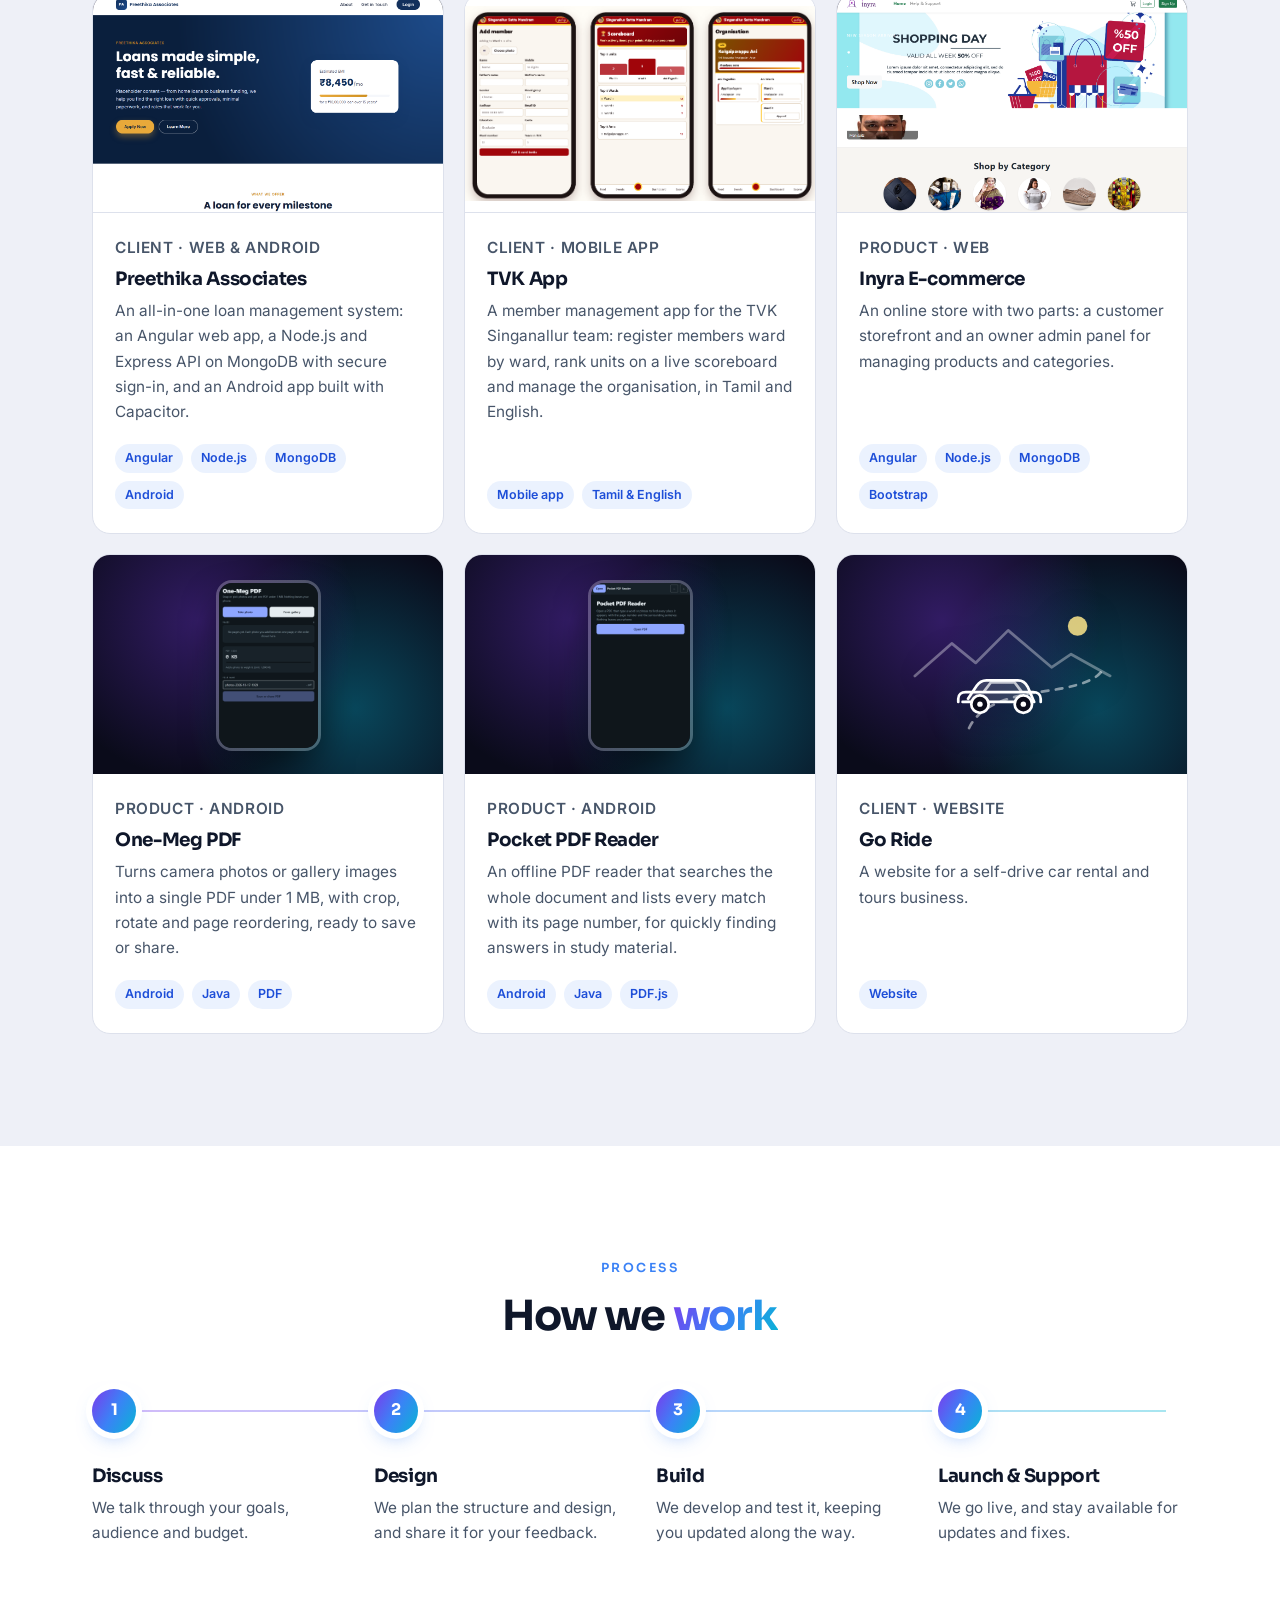
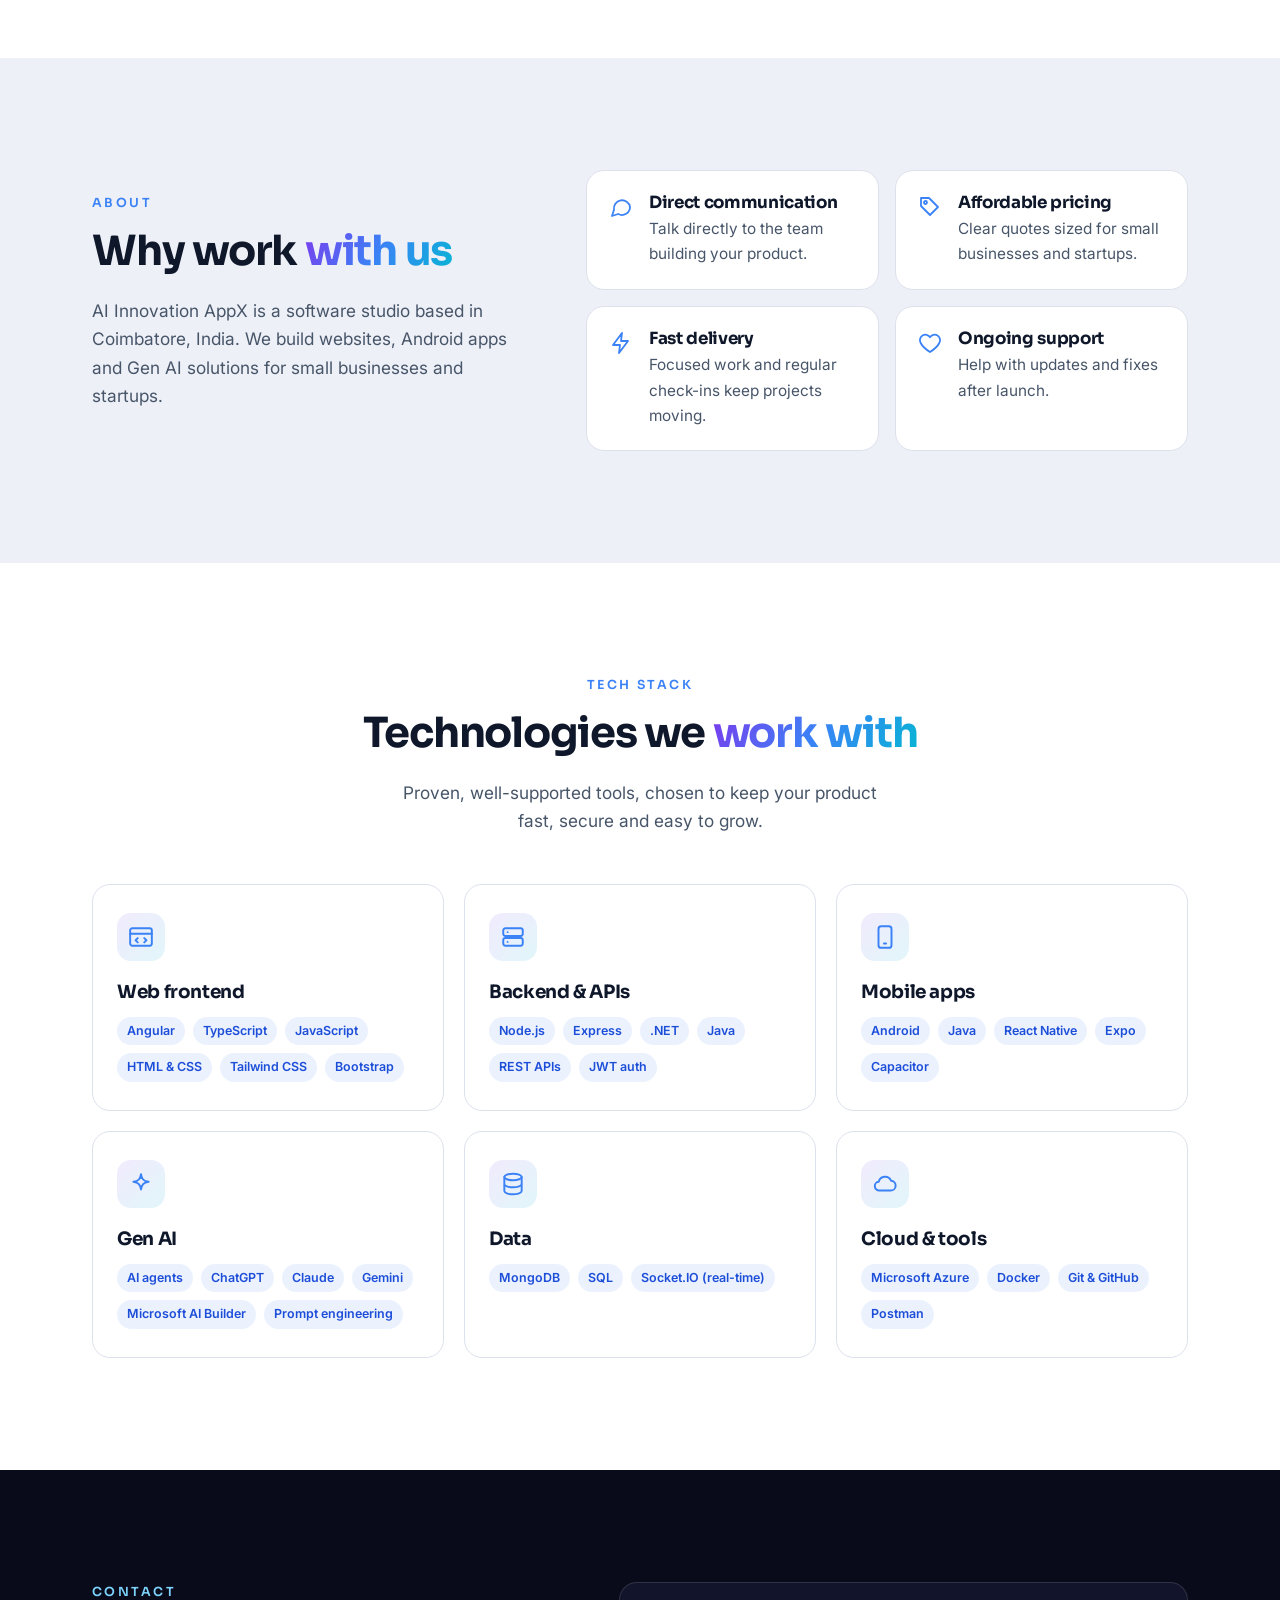
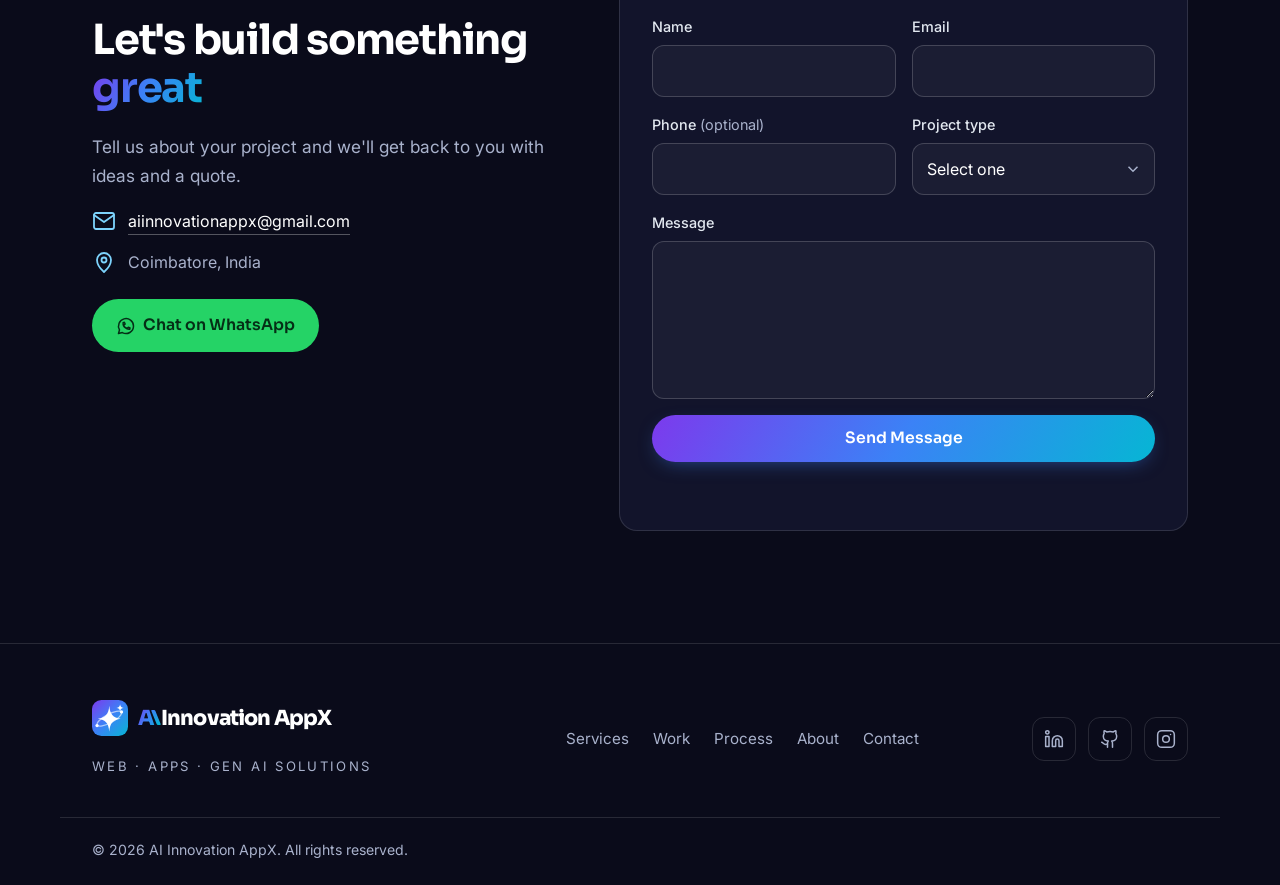
==== commit 94200dac: "Add Go Ride illustration and replace testimonials with tech stack Go Ride has no screenshot yet, so " ====
--- a/AIInnovationAppX/index.html
+++ b/AIInnovationAppX/index.html
@@ -212,10 +212,21 @@
               <ul class="tags"><li>Android</li><li>Java</li><li>PDF.js</li></ul>
             </div>
           </article>
-          <!-- To add a screenshot later, replace this div with
+          <!-- Illustrated cover (no screenshot yet). To use a screenshot, replace this div with
                <div class="project__media project__media--shot"><img src="images/go-ride.png" alt="Go Ride website home page" loading="lazy" width="1280" height="800"></div> -->
           <article class="project reveal">
-            <div class="project__media" role="img" aria-label="Go Ride"><span>Go Ride</span></div>
+            <div class="project__media project__media--art" role="img" aria-label="Illustration of a car on a winding road to the hills">
+              <svg viewBox="0 0 200 120" fill="none" stroke="#fff" stroke-width="2.5" stroke-linecap="round" stroke-linejoin="round" aria-hidden="true">
+                <path d="M10 70l34-30 22 18 30-30 40 34 18-12 36 20" stroke-opacity=".35"/>
+                <circle cx="160" cy="24" r="9" fill="#FDE68A" stroke="none" opacity=".85"/>
+                <path d="M60 118c10-22 40-30 70-34s46-10 52-18" stroke-opacity=".5" stroke-dasharray="6 7"/>
+                <path d="M54 94h66l-6-14c-2-4-5-6-9-6H76c-4 0-7 2-9 5l-8 12" fill="rgba(255,255,255,.14)"/>
+                <path d="M50 94v-3c0-4 3-6 7-6h62c4 0 7 2 7 6v3"/>
+                <path d="M74 84l6-8h22l6 8" stroke-opacity=".7"/>
+                <circle cx="70" cy="96" r="8" fill="#0A0B1A"/><circle cx="110" cy="96" r="8" fill="#0A0B1A"/>
+                <circle cx="70" cy="96" r="2.5" fill="#fff" stroke="none"/><circle cx="110" cy="96" r="2.5" fill="#fff" stroke="none"/>
+              </svg>
+            </div>
             <div class="project__body">
               <p class="project__kind">Client · Website</p>
               <h3>Go Ride</h3>
@@ -290,24 +301,46 @@
       </div>
     </section>
 
-    <!-- ============================ 7. TESTIMONIALS ============================ -->
-    <section class="section" id="testimonials" aria-labelledby="testimonials-title">
+    <!-- ============================ 7. TECH STACK ============================ -->
+    <section class="section" id="stack" aria-labelledby="stack-title">
       <div class="container">
         <header class="section__head reveal">
-          <p class="eyebrow">Testimonials</p>
-          <h2 id="testimonials-title">What clients <span class="grad-text">say</span></h2>
+          <p class="eyebrow">Tech Stack</p>
+          <h2 id="stack-title">Technologies we <span class="grad-text">work with</span></h2>
+          <p class="lead lead--center">Proven, well-supported tools, chosen to keep your product fast, secure and easy to grow.</p>
         </header>
 
-        <!-- Replace the bracketed text with real client feedback -->
-        <div class="grid grid--2">
-          <figure class="quote reveal">
-            <blockquote><p>“[Client quote]”</p></blockquote>
-            <figcaption><span class="avatar" aria-hidden="true">[ ]</span><span><strong>[Client name]</strong><br>[Business / role]</span></figcaption>
-          </figure>
-          <figure class="quote reveal">
-            <blockquote><p>“[Client quote]”</p></blockquote>
-            <figcaption><span class="avatar" aria-hidden="true">[ ]</span><span><strong>[Client name]</strong><br>[Business / role]</span></figcaption>
-          </figure>
+        <div class="grid grid--3">
+          <article class="card stack reveal">
+            <svg class="icon" viewBox="0 0 24 24" aria-hidden="true"><rect x="2" y="4" width="20" height="16" rx="2"/><path d="M2 9h20M9 13l-2 2 2 2M15 13l2 2-2 2"/></svg>
+            <h3>Web frontend</h3>
+            <ul class="tags"><li>Angular</li><li>TypeScript</li><li>JavaScript</li><li>HTML &amp; CSS</li><li>Tailwind CSS</li><li>Bootstrap</li></ul>
+          </article>
+          <article class="card stack reveal">
+            <svg class="icon" viewBox="0 0 24 24" aria-hidden="true"><rect x="3" y="4" width="18" height="7" rx="2"/><rect x="3" y="13" width="18" height="7" rx="2"/><path d="M7 7.5h.01M7 16.5h.01"/></svg>
+            <h3>Backend &amp; APIs</h3>
+            <ul class="tags"><li>Node.js</li><li>Express</li><li>.NET</li><li>Java</li><li>REST APIs</li><li>JWT auth</li></ul>
+          </article>
+          <article class="card stack reveal">
+            <svg class="icon" viewBox="0 0 24 24" aria-hidden="true"><rect x="6" y="2" width="12" height="20" rx="2.5"/><path d="M11 18h2"/></svg>
+            <h3>Mobile apps</h3>
+            <ul class="tags"><li>Android</li><li>Java</li><li>React Native</li><li>Expo</li><li>Capacitor</li></ul>
+          </article>
+          <article class="card stack reveal">
+            <svg class="icon" viewBox="0 0 24 24" aria-hidden="true"><path d="M12 3c.6 4.6 2.4 6.4 7 7-4.6.6-6.4 2.4-7 7-.6-4.6-2.4-6.4-7-7 4.6-.6 6.4-2.4 7-7Z"/></svg>
+            <h3>Gen AI</h3>
+            <ul class="tags"><li>AI agents</li><li>ChatGPT</li><li>Claude</li><li>Gemini</li><li>Microsoft AI Builder</li><li>Prompt engineering</li></ul>
+          </article>
+          <article class="card stack reveal">
+            <svg class="icon" viewBox="0 0 24 24" aria-hidden="true"><ellipse cx="12" cy="5.5" rx="8" ry="3"/><path d="M4 5.5v13c0 1.7 3.6 3 8 3s8-1.3 8-3v-13M4 12c0 1.7 3.6 3 8 3s8-1.3 8-3"/></svg>
+            <h3>Data</h3>
+            <ul class="tags"><li>MongoDB</li><li>SQL</li><li>Socket.IO (real-time)</li></ul>
+          </article>
+          <article class="card stack reveal">
+            <svg class="icon" viewBox="0 0 24 24" aria-hidden="true"><path d="M7 18h10a4.5 4.5 0 0 0 .6-9A6 6 0 0 0 6.2 10 4 4 0 0 0 7 18z"/></svg>
+            <h3>Cloud &amp; tools</h3>
+            <ul class="tags"><li>Microsoft Azure</li><li>Docker</li><li>Git &amp; GitHub</li><li>Postman</li></ul>
+          </article>
         </div>
       </div>
     </section>
--- a/AIInnovationAppX/styles.css
+++ b/AIInnovationAppX/styles.css
@@ -285,6 +285,10 @@
   width: 30%; height: auto; aspect-ratio: auto; border-radius: 16px; border: 3px solid rgba(255,255,255,.25);
   box-shadow: 0 18px 40px -10px rgba(0,0,0,.7);
 }
+/* Illustrated cover for projects without a screenshot */
+.project__media--art { overflow: hidden; }
+.project__media--art svg { width: 62%; height: auto; transition: transform .5s var(--ease); filter: drop-shadow(0 6px 18px rgba(0,0,0,.35)); }
+.project:hover .project__media--art svg { transform: scale(1.04); }
 .project__body { padding: 22px 22px 24px; display: flex; flex-direction: column; flex: 1; }
 .project__body .tags { margin-top: auto; padding-top: 4px; }
 .project__kind {
@@ -339,7 +343,12 @@
   .section__head--left { margin: 0; }
 }
 
-/* ---------- 7. Testimonials ---------- */
+/* ---------- 7. Tech stack ---------- */
+.lead--center { margin: 0 auto; }
+.stack { display: flex; flex-direction: column; }
+.stack h3 { margin-bottom: .8em; }
+
+/* ---------- Testimonials (not on the page now; kept for later) ---------- */
 .quote { margin: 0; padding: 28px; display: flex; flex-direction: column; justify-content: space-between; gap: 24px; }
 .quote blockquote { margin: 0; }
 .quote blockquote p { font-size: 1.1rem; margin: 0; }
